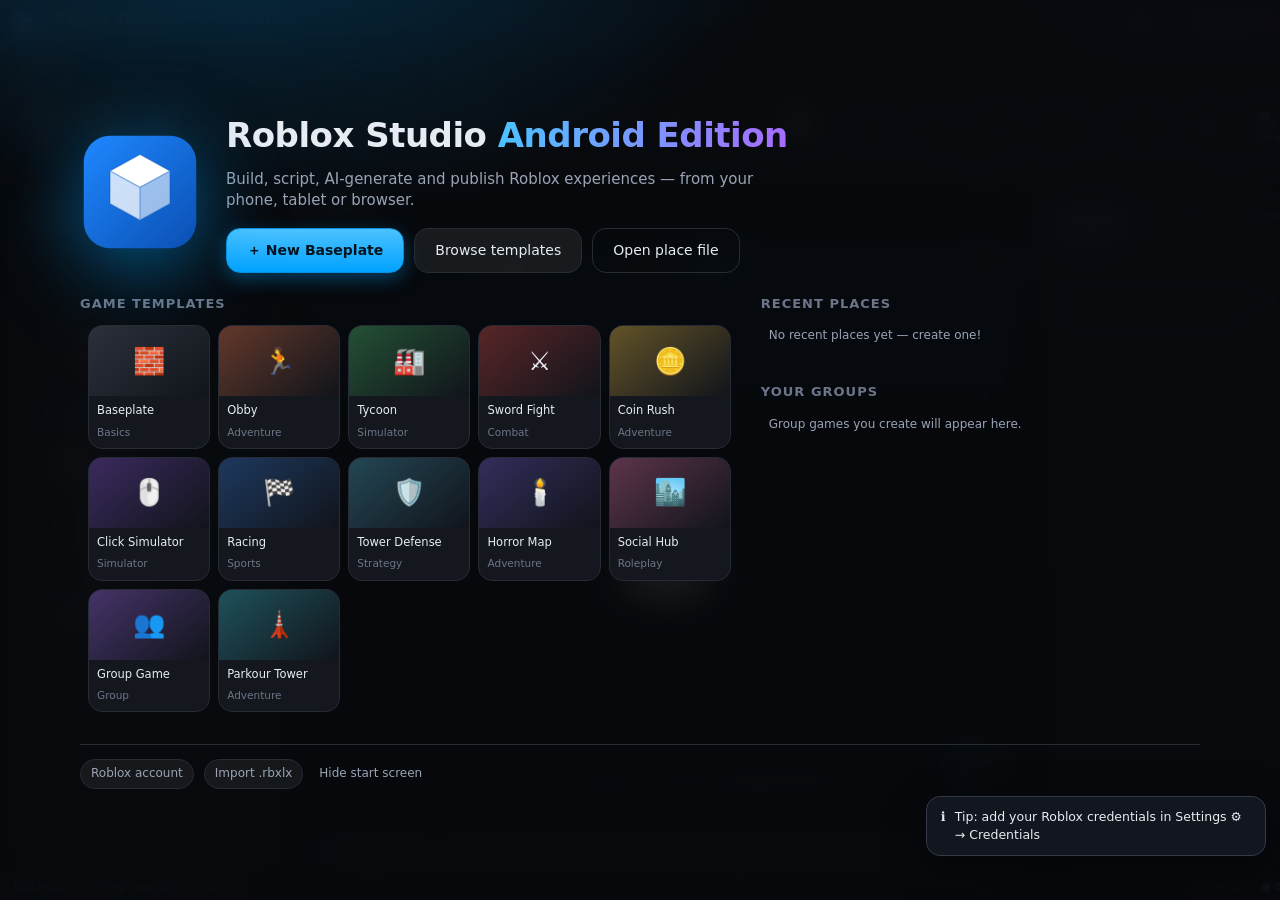
==== docs/index.html @ d5012671 "Roblox Studio Android Edition v1.0.0 - Studio-style editor: 3D viewport, explorer, properties, ribbo" ====
<!DOCTYPE html>
<html lang="en">
<head>
<meta charset="utf-8">
<meta name="viewport" content="width=device-width, initial-scale=1, viewport-fit=cover, user-scalable=no">
<meta name="theme-color" content="#0f1115">
<meta name="description" content="Roblox Studio Android Edition — a full Roblox Studio style editor for Android, web and desktop: 3D viewport, Lua scripting, AI Builder/Coder, Toolbox, templates, group games and publish to Roblox.">
<title>Roblox Studio Android Edition</title>
<link rel="icon" href="assets/icon.svg" type="image/svg+xml">
<link rel="apple-touch-icon" href="assets/apple-touch-icon.png">
<link rel="manifest" href="manifest.webmanifest">
<link rel="stylesheet" href="css/app.css">
</head>
<body>
<div id="app" class="theme-dark">

  <!-- ===== Title bar ===== -->
  <header id="titlebar">
    <div class="tb-left">
      <img class="tb-logo" src="assets/logo.svg" alt="">
      <div class="tb-title">
        <span class="tb-name">Roblox Studio <b>Android Edition</b></span>
        <span class="tb-place" id="tbPlace">Untitled Place</span>
      </div>
      <nav class="tb-menu" id="tbMenu">
        <button data-menu="file">File</button>
        <button data-menu="edit">Edit</button>
        <button data-menu="insert">Insert</button>
        <button data-menu="view">View</button>
        <button data-menu="plugins">Plugins</button>
        <button data-menu="help">Help</button>
      </nav>
    </div>
    <div class="tb-right">
      <button class="chip" id="btnSync" title="Sync / Publish to Roblox"><span class="dot"></span><span id="syncLabel">Local</span></button>
      <button class="chip account" id="btnAccount" title="Roblox account">
        <img id="avatarImg" src="assets/default-avatar.svg" alt="">
        <span id="accountLabel">Sign in</span>
      </button>
      <button class="ico" id="btnSettings" title="Settings">⚙</button>
      <button class="ico" id="btnTheme" title="Toggle light / dark">◐</button>
    </div>
  </header>

  <!-- ===== Ribbon ===== -->
  <nav id="ribbon">
    <div class="rtabs" id="rtabs">
      <button class="rtab active" data-tab="home">Home</button>
      <button class="rtab" data-tab="model">Model</button>
      <button class="rtab" data-tab="ui">UI</button>
      <button class="rtab" data-tab="script">Scripting</button>
      <button class="rtab" data-tab="test">Test</button>
      <button class="rtab" data-tab="view">View</button>
      <button class="rtab" data-tab="plugins">Plugins</button>
      <span class="rtab-spacer"></span>
      <button class="rtab slim" data-tab="help">Help</button>
    </div>
    <div class="rbody" id="rbody"><!-- groups injected --></div>
  </nav>

  <!-- ===== Workspace ===== -->
  <main id="workspace">

    <!-- Left dock -->
    <section id="leftDock" class="dock">
      <div class="dtabs" id="leftTabs">
        <button class="dtab active" data-panel="explorer">Explorer</button>
        <button class="dtab" data-panel="toolbox">Toolbox</button>
        <button class="dtab" data-panel="templates">Games</button>
        <button class="dtab" data-panel="groups">Groups</button>
        <div class="dtabs-tools">
          <button class="ico sm" id="leftCollapse" title="Collapse panel">⟨</button>
        </div>
      </div>
      <div class="dcontent">
        <div class="dpanel active" data-panel="explorer">
          <div class="panel-search"><input id="explorerSearch" placeholder="Filter instances…"></div>
          <div id="explorerTree" class="tree"></div>
          <div class="panel-foot">
            <button class="mini" data-add="Part">+ Part</button>
            <button class="mini" data-add="Script">+ Script</button>
            <button class="mini" data-add="Folder">+ Folder</button>
            <button class="mini danger" id="btnDeleteSel">🗑</button>
          </div>
        </div>

        <div class="dpanel" data-panel="toolbox">
          <div class="panel-search">
            <input id="toolboxSearch" placeholder="Search toolbox…">
          </div>
          <div class="chips" id="toolboxCats"></div>
          <div id="toolboxGrid" class="cardgrid"></div>
          <div class="panel-foot"><span class="muted" id="toolboxNote">Built-in asset library</span></div>
        </div>

        <div class="dpanel" data-panel="templates">
          <div class="panel-search"><input id="templateSearch" placeholder="Search game templates…"></div>
          <div id="templateGrid" class="cardgrid"></div>
        </div>

        <div class="dpanel" data-panel="groups">
          <div class="group-head">
            <div class="group-avatar" id="grpAvatar">G</div>
            <div>
              <div class="group-name" id="grpName">No group selected</div>
              <div class="muted small" id="grpMeta">Sign in to load your groups</div>
            </div>
          </div>
          <div class="chips" id="groupCats"></div>
          <div id="groupList" class="list"></div>
          <div class="panel-foot">
            <button class="mini" id="btnNewGroupGame">+ Group Game</button>
            <button class="mini" id="btnRefreshGroups">↻ Refresh</button>
          </div>
        </div>
      </div>
    </section>

    <!-- Center -->
    <section id="center">
      <div id="viewTabs" class="viewtabs">
        <button class="vtab active" data-doc="place">🏠 Place</button>
      </div>

      <div id="stageWrap">
        <!-- Viewport -->
        <div id="viewport" class="stage active">
          <canvas id="vp"></canvas>
          <div class="vp-toolbar" id="vpToolbar">
            <button class="tbtn active" data-tool="select" title="Select">➤</button>
            <button class="tbtn" data-tool="move" title="Move">✥</button>
            <button class="tbtn" data-tool="rotate" title="Rotate">⟳</button>
            <button class="tbtn" data-tool="scale" title="Scale">⤢</button>
            <span class="tsep"></span>
            <button class="tbtn" data-snap="0">Grid: off</button>
            <span class="tsep"></span>
            <button class="tbtn" id="btnSnapY">↑Y</button>
            <button class="tbtn" id="btnFrame">⌖ Frame</button>
            <button class="tbtn" id="btnGrid">▦ Grid</button>
          </div>
          <div class="vp-badge" id="vpBadge">Editor</div>
          <div class="vp-axis" id="vpAxis"></div>
          <div class="vp-hint" id="vpHint">Drag to orbit · Wheel / pinch to zoom · Tap a part to select</div>
          <!-- Play mode HUD -->
          <div id="playHud" class="play-hud hidden">
            <div class="play-title"><span class="pulse"></span> Play Solo</div>
            <div class="play-stats" id="playStats"></div>
            <button class="btn sm accent" id="btnStopPlay">■ Stop</button>
          </div>
          <!-- Touch controls (play mode) -->
          <div id="touchPad" class="touchpad hidden">
            <div class="tp-base" id="tpBase"><div class="tp-knob" id="tpKnob"></div></div>
            <button class="tp-jump" id="tpJump" type="button">JUMP</button>
          </div>
        </div>

        <!-- Script editor -->
        <div id="scriptStage" class="stage">
          <div class="se-wrap">
            <div class="se-gutter" id="seGutter"></div>
            <div class="se-scroll" id="seScroll">
              <pre class="se-highlight" id="seHighlight" aria-hidden="true"></pre>
              <textarea class="se-input" id="seInput" spellcheck="false" autocomplete="off" autocapitalize="off"></textarea>
            </div>
          </div>
          <div class="se-status" id="seStatus">Lua · Ln 1, Col 1 · UTF-8</div>
        </div>
      </div>

      <!-- Command bar -->
      <div id="commandBar">
        <span class="cb-prefix">&gt;</span>
        <input id="cmdInput" placeholder="Command bar — try: insert part, goto 0,10,0, theme light, publish, ai:make an obby">
        <button class="mini" id="cmdRun">Run</button>
      </div>
    </section>

    <!-- Right dock -->
    <section id="rightDock" class="dock">
      <div class="dtabs" id="rightTabs">
        <button class="dtab active" data-panel="properties">Properties</button>
        <button class="dtab" data-panel="ai">AI Builder</button>
        <button class="dtab" data-panel="output">Output</button>
        <div class="dtabs-tools">
          <button class="ico sm" id="rightCollapse" title="Collapse panel">⟩</button>
        </div>
      </div>
      <div class="dcontent">
        <div class="dpanel active" data-panel="properties">
          <div class="prop-head" id="propHead">No selection</div>
          <div id="propList" class="proplist"></div>
        </div>

        <div class="dpanel" data-panel="ai">
          <div class="ai-head">
            <div class="ai-orb"></div>
            <div>
              <div class="ai-title">AI Builder &amp; Coder</div>
              <div class="muted small" id="aiModeLabel">Offline engine · Lua aware</div>
            </div>
          </div>
          <div class="chips" id="aiQuick">
            <button class="chipbtn" data-ai="Build an obby with lava and checkpoints">Obby</button>
            <button class="chipbtn" data-ai="Write a coin collector script">Coins</button>
            <button class="chipbtn" data-ai="Make a tycoon dropper">Tycoon</button>
            <button class="chipbtn" data-ai="Create a sword fight arena">Arena</button>
            <button class="chipbtn" data-ai="Add a day night cycle">Day/Night</button>
          </div>
          <div id="aiLog" class="ailog"></div>
          <div class="ai-input">
            <textarea id="aiInput" rows="2" placeholder="Describe what to build or which Lua to write…"></textarea>
            <div class="ai-actions">
              <label class="switch"><input type="checkbox" id="aiBuild" checked><span>Build parts</span></label>
              <label class="switch"><input type="checkbox" id="aiScript" checked><span>Write Lua</span></label>
              <button class="btn sm accent" id="btnAiGo">Generate</button>
            </div>
          </div>
        </div>

        <div class="dpanel" data-panel="output">
          <div class="panel-search">
            <input id="outputFilter" placeholder="Filter output…">
            <button class="mini" id="btnClearOutput">Clear</button>
          </div>
          <div id="outputList" class="output"></div>
        </div>
      </div>
    </section>
  </main>

  <!-- ===== Status bar ===== -->
  <footer id="statusbar">
    <span id="stMode" class="st-item">EditMode</span>
    <span id="stSel" class="st-item">1 item selected</span>
    <span id="stPos" class="st-item">0, 0, 0</span>
    <span class="st-spacer"></span>
    <span id="stFps" class="st-item">60 fps</span>
    <span id="stNet" class="st-item">● offline</span>
    <span id="stVer" class="st-item">v1.0.0</span>
  </footer>

  <!-- ===== Start screen ===== -->
  <div id="startScreen" class="overlay">
    <div class="start-inner">
      <div class="start-hero">
        <img class="start-logo" src="assets/logo.svg" alt="">
        <div>
          <h1>Roblox Studio <span>Android Edition</span></h1>
          <p>Build, script, AI-generate and publish Roblox experiences — from your phone, tablet or browser.</p>
          <div class="start-actions">
            <button class="btn accent lg" id="stNew">＋ New Baseplate</button>
            <button class="btn lg" id="stTemplates">Browse templates</button>
            <button class="btn lg ghost" id="stOpen">Open place file</button>
            <input type="file" id="fileOpen" accept=".rbxlx,.xml,.json" hidden>
          </div>
        </div>
      </div>

      <div class="start-cols">
        <section>
          <h2>Game templates</h2>
          <div class="cardgrid" id="startTemplates"></div>
        </section>
        <section>
          <h2>Recent places</h2>
          <div class="list" id="recentList"></div>
          <h2 class="mt">Your groups</h2>
          <div class="list" id="startGroups"></div>
        </section>
      </div>

      <div class="start-foot">
        <button class="mini" id="stAccounts">Roblox account</button>
        <button class="mini" id="stImport">Import .rbxlx</button>
        <button class="muted small" id="stHide">Hide start screen</button>
      </div>
    </div>
  </div>

  <!-- ===== Modal host ===== -->
  <div id="modalHost" class="overlay hidden">
    <div class="modal" id="modalBox">
      <div class="modal-head"><span id="modalTitle">Dialog</span><button class="ico" id="modalClose">✕</button></div>
      <div class="modal-body" id="modalBody"></div>
      <div class="modal-foot" id="modalFoot"></div>
    </div>
  </div>

  <!-- ===== Context menu ===== -->
  <div id="ctxMenu" class="ctx hidden"></div>

  <!-- ===== Toasts ===== -->
  <div id="toasts" class="toasts"></div>

  <div id="dragGhost" class="drag-ghost hidden"></div>
</div>

<script src="js/lua.js"></script>
<script src="js/secrets.js"></script>
<script src="js/config.js"></script>
<script src="js/templates.js"></script>
<script src="js/ai.js"></script>
<script src="js/roblox.js"></script>
<script src="js/engine.js"></script>
<script src="js/ui.js"></script>
<script src="js/main.js"></script>
</body>
</html>
---- docs/css/app.css ----
/* ============================================================
   Roblox Studio Android Edition — UI
   Rounded, Win11-flavoured dark theme
   ============================================================ */
:root{
  --bg:#0f1115; --bg2:#14171d; --bg3:#1a1e26; --panel:#171a21;
  --line:#262b36; --line2:#333a49;
  --txt:#e7ecf3; --txt2:#9aa4b5; --txt3:#6c7688;
  --accent:#00a2ff; --accent2:#4cc2ff; --ok:#2ecc71; --warn:#f1c40f; --err:#ff5f57;
  --r-lg:18px; --r-md:12px; --r-sm:8px;
  --shadow:0 12px 40px rgba(0,0,0,.45);
  --blur:blur(18px);
  --dock:288px; --dockR:330px; --ribbon:96px;
  --mono:"Cascadia Code","Consolas",ui-monospace,Menlo,monospace;
}
.app-theme-light{
  --bg:#eef1f6; --bg2:#f7f9fc; --bg3:#ffffff; --panel:#ffffff;
  --line:#dfe4ec; --line2:#c9d1de;
  --txt:#12161d; --txt2:#546074; --txt3:#7d8797;
  --shadow:0 12px 32px rgba(20,30,50,.16);
}
*{box-sizing:border-box}
html,body{height:100%;margin:0}
body{
  background:
    radial-gradient(1200px 600px at 12% -10%, #10365a 0%, transparent 60%),
    radial-gradient(900px 500px at 110% 10%, #2a1145 0%, transparent 55%),
    var(--bg);
  color:var(--txt);
  font:14px/1.45 "Segoe UI Variable","Segoe UI",system-ui,-apple-system,Roboto,sans-serif;
  overflow:hidden; -webkit-tap-highlight-color:transparent;
}
.app-theme-light body{background:radial-gradient(1000px 600px at 10% -10%,#cfe6ff 0%,transparent 60%),var(--bg)}
#app{display:grid;grid-template-rows:auto auto 1fr auto;height:100dvh;position:relative;overflow:hidden}
button,input,textarea,select{font:inherit;color:inherit}
button{cursor:pointer;border:0;background:none}
::-webkit-scrollbar{width:10px;height:10px}
::-webkit-scrollbar-thumb{background:#2d3442;border-radius:20px;border:3px solid transparent;background-clip:content-box}
::-webkit-scrollbar-thumb:hover{background:#3d475a;background-clip:content-box}
::-webkit-scrollbar-track{background:transparent}
.muted{color:var(--txt2)} .small{font-size:12px} .mt{margin-top:18px}
.hidden{display:none!important}

/* ---------------- Title bar ---------------- */
#titlebar{
  display:flex;align-items:center;justify-content:space-between;gap:10px;
  padding:8px 12px;background:linear-gradient(180deg,rgba(255,255,255,.05),rgba(255,255,255,.02));
  border-bottom:1px solid var(--line);backdrop-filter:var(--blur);
}
.tb-left{display:flex;align-items:center;gap:12px;min-width:0}
.tb-logo{width:30px;height:30px;filter:drop-shadow(0 4px 10px rgba(0,162,255,.5))}
.tb-title{display:flex;flex-direction:column;line-height:1.1;min-width:0}
.tb-name{font-size:14px;font-weight:600;letter-spacing:.2px;white-space:nowrap}
.tb-name b{color:var(--accent2);font-weight:700}
.tb-place{font-size:11px;color:var(--txt3);white-space:nowrap;overflow:hidden;text-overflow:ellipsis;max-width:260px}
.tb-menu{display:flex;gap:2px;margin-left:6px}
.tb-menu button{padding:5px 10px;border-radius:var(--r-sm);font-size:13px;color:var(--txt2)}
.tb-menu button:hover{background:rgba(255,255,255,.07);color:var(--txt)}
.tb-right{display:flex;align-items:center;gap:8px}
.chip{
  display:flex;align-items:center;gap:7px;padding:6px 12px;border-radius:999px;
  background:rgba(255,255,255,.06);border:1px solid var(--line);font-size:12.5px;color:var(--txt2)
}
.chip:hover{background:rgba(255,255,255,.11);color:var(--txt)}
.chip .dot{width:8px;height:8px;border-radius:50%;background:var(--txt3)}
.chip.on .dot{background:var(--ok);box-shadow:0 0 8px var(--ok)}
.chip img{width:22px;height:22px;border-radius:50%;object-fit:cover;background:#2a303c}
.ico{width:32px;height:32px;border-radius:var(--r-sm);color:var(--txt2);font-size:15px}
.ico:hover{background:rgba(255,255,255,.09);color:var(--txt)}
.ico.sm{width:26px;height:26px;font-size:13px}

/* ---------------- Ribbon ---------------- */
#ribbon{background:var(--panel);border-bottom:1px solid var(--line);box-shadow:0 6px 18px rgba(0,0,0,.22)}
.rtabs{display:flex;gap:2px;padding:6px 10px 0;align-items:center}
.rtab{
  padding:7px 15px;border-radius:10px 10px 0 0;font-size:13px;color:var(--txt2);
  border:1px solid transparent;border-bottom:0;position:relative
}
.rtab:hover{color:var(--txt);background:rgba(255,255,255,.05)}
.rtab.active{color:var(--txt);background:var(--bg3);border-color:var(--line);font-weight:600}
.rtab.active::after{content:"";position:absolute;left:12px;right:12px;bottom:-1px;height:2px;background:var(--accent);border-radius:2px}
.rtab-spacer{flex:1}
.rtab.slim{padding:7px 10px}
.rbody{display:flex;gap:6px;padding:8px 10px;overflow-x:auto;background:var(--bg3);border-top:1px solid var(--line);min-height:64px}
.rgroup{display:flex;flex-direction:column;gap:5px;padding:2px 10px 2px 4px;border-right:1px solid var(--line)}
.rgroup:last-child{border-right:0}
.rgroup .rg-items{display:flex;gap:4px}
.rgroup .rg-label{font-size:10px;color:var(--txt3);text-align:center;letter-spacing:.6px;text-transform:uppercase}
.rbtn{
  min-width:56px;padding:6px 8px;border-radius:10px;display:flex;flex-direction:column;align-items:center;gap:3px;
  color:var(--txt2);font-size:11px;border:1px solid transparent
}
.rbtn .ic{font-size:17px;line-height:1}
.rbtn:hover{background:rgba(255,255,255,.07);color:var(--txt);border-color:var(--line)}
.rbtn.active{background:rgba(0,162,255,.16);border-color:rgba(0,162,255,.5);color:#dff2ff}
.rbtn.wide{min-width:78px}

/* ---------------- Workspace ---------------- */
#workspace{display:grid;grid-template-columns:var(--dock) 1fr var(--dockR);gap:8px;padding:8px;min-height:0}
#workspace.left-collapsed{grid-template-columns:0 1fr var(--dockR)}
#workspace.right-collapsed{grid-template-columns:var(--dock) 1fr 0}
#workspace.left-collapsed.right-collapsed{grid-template-columns:0 1fr 0}
.dock{
  background:var(--panel);border:1px solid var(--line);border-radius:var(--r-lg);
  display:flex;flex-direction:column;min-width:0;overflow:hidden;box-shadow:var(--shadow)
}
.dtabs{display:flex;gap:2px;padding:6px 6px 0;background:var(--bg2);border-bottom:1px solid var(--line);align-items:center}
.dtab{padding:7px 11px;font-size:12.5px;color:var(--txt2);border-radius:9px 9px 0 0;border:1px solid transparent;border-bottom:0}
.dtab:hover{color:var(--txt)}
.dtab.active{background:var(--panel);color:var(--txt);border-color:var(--line);font-weight:600;box-shadow:inset 0 -2px 0 var(--accent)}
.dtabs-tools{margin-left:auto;display:flex;padding-right:2px}
.dcontent{position:relative;flex:1;min-height:0}
.dpanel{position:absolute;inset:0;display:none;flex-direction:column;min-height:0}
.dpanel.active{display:flex}
.panel-search{display:flex;gap:6px;padding:8px;align-items:center}
.panel-search input{
  flex:1;background:var(--bg2);border:1px solid var(--line);border-radius:999px;padding:7px 13px;
  font-size:12.5px;outline:none;min-width:0
}
.panel-search input:focus{border-color:var(--accent);box-shadow:0 0 0 3px rgba(0,162,255,.18)}
.panel-foot{display:flex;gap:6px;padding:8px;border-top:1px solid var(--line);background:var(--bg2);flex-wrap:wrap;align-items:center}
.mini{padding:5px 10px;border-radius:999px;background:rgba(255,255,255,.06);border:1px solid var(--line);font-size:12px;color:var(--txt2)}
.mini:hover{background:rgba(255,255,255,.12);color:var(--txt)}
.mini.danger:hover{background:rgba(255,95,87,.2);border-color:var(--err);color:#ffd9d7}
.chips{display:flex;gap:6px;padding:0 8px 8px;flex-wrap:wrap}
.chipbtn{padding:5px 11px;border-radius:999px;font-size:12px;background:rgba(255,255,255,.05);border:1px solid var(--line);color:var(--txt2)}
.chipbtn:hover{border-color:var(--accent);color:var(--txt)}
.chipbtn.active{background:rgba(0,162,255,.18);border-color:var(--accent);color:#dff2ff}

/* Tree */
.tree{flex:1;overflow:auto;padding:4px 6px 10px;font-size:13px}
.tnode{display:flex;align-items:center;gap:6px;padding:4px 6px;border-radius:8px;cursor:pointer;white-space:nowrap;user-select:none}
.tnode:hover{background:rgba(255,255,255,.06)}
.tnode.sel{background:rgba(0,162,255,.22);outline:1px solid rgba(0,162,255,.55)}
.tnode .tw{width:14px;text-align:center;color:var(--txt3);font-size:10px;flex:none}
.tnode .ti{flex:none;font-size:13px;filter:saturate(1.1)}
.tnode .tn{overflow:hidden;text-overflow:ellipsis}
.tnode .tclass{color:var(--txt3);font-size:11px;margin-left:4px}
.tkids{margin-left:14px;border-left:1px dashed var(--line);padding-left:4px}
.tnode.script .tn{color:#8fe6a5}
.tnode.service .tn{color:#9fc6ff}
.tnode.ui .tn{color:#ffcf87}

/* Properties */
.prop-head{padding:9px 12px;font-size:12.5px;border-bottom:1px solid var(--line);color:var(--txt2);background:var(--bg2);white-space:nowrap;overflow:hidden;text-overflow:ellipsis}
.proplist{flex:1;overflow:auto;padding:6px}
.pgroup-title{font-size:11px;text-transform:uppercase;letter-spacing:.7px;color:var(--txt3);padding:10px 6px 4px}
.prow{display:grid;grid-template-columns:42% 58%;gap:6px;align-items:center;padding:3px 4px;border-radius:8px}
.prow:hover{background:rgba(255,255,255,.045)}
.prow .pk{font-size:12px;color:var(--txt2);overflow:hidden;text-overflow:ellipsis;white-space:nowrap}
.prow .pv{min-width:0}
.pv input[type=text],.pv input[type=number],.pv select,.pv textarea{
  width:100%;background:var(--bg2);border:1px solid var(--line);border-radius:8px;padding:5px 8px;font-size:12.5px;outline:none
}
.pv input:focus,.pv select:focus,.pv textarea:focus{border-color:var(--accent)}
.pv input[type=color]{width:100%;height:26px;border:1px solid var(--line);border-radius:8px;background:var(--bg2);padding:2px}
.pv input[type=checkbox]{accent-color:var(--accent);width:16px;height:16px}
.vec{display:flex;gap:4px}
.vec input{min-width:0}

/* Toolbox / template cards */
.cardgrid{display:grid;grid-template-columns:repeat(auto-fill,minmax(112px,1fr));gap:8px;padding:2px 8px 10px;overflow:auto;flex:1;align-content:start}
.card{
  background:var(--bg2);border:1px solid var(--line);border-radius:14px;overflow:hidden;cursor:pointer;
  transition:.16s transform,.16s border-color;position:relative
}
.card:hover{transform:translateY(-3px);border-color:var(--accent);box-shadow:0 10px 24px rgba(0,0,0,.35)}
.card .thumb{height:70px;display:grid;place-items:center;font-size:26px;background:linear-gradient(140deg,#1b2230,#11141b)}
.card .cname{padding:7px 8px;font-size:11.5px;line-height:1.25;white-space:nowrap;overflow:hidden;text-overflow:ellipsis}
.card .cmeta{padding:0 8px 8px;font-size:10.5px;color:var(--txt3)}
.card .badge{position:absolute;top:6px;right:6px;font-size:9.5px;background:rgba(0,162,255,.85);padding:2px 6px;border-radius:999px;color:#00121f;font-weight:700}
.card .badge.group{background:#a86bff;color:#170029}

/* Lists */
.list{flex:1;overflow:auto;padding:4px 8px 10px;min-height:60px}
.li{
  display:flex;gap:10px;align-items:center;padding:9px 10px;border-radius:12px;background:var(--bg2);
  border:1px solid var(--line);margin-bottom:7px;cursor:pointer
}
.li:hover{border-color:var(--accent)}
.li .lav{width:34px;height:34px;border-radius:10px;background:linear-gradient(140deg,#243244,#151a23);display:grid;place-items:center;font-size:16px;flex:none;overflow:hidden}
.li .lmain{min-width:0;flex:1}
.li .lname{font-size:13px;white-space:nowrap;overflow:hidden;text-overflow:ellipsis}
.li .lmeta{font-size:11px;color:var(--txt3);white-space:nowrap;overflow:hidden;text-overflow:ellipsis}
.li .lact{display:flex;gap:5px}
.group-head{display:flex;gap:10px;align-items:center;padding:12px}
.group-avatar{width:44px;height:44px;border-radius:14px;background:linear-gradient(140deg,var(--accent),#7b5cff);display:grid;place-items:center;font-weight:700;font-size:18px}
.group-name{font-weight:600}

/* ---------------- Center ---------------- */
#center{display:flex;flex-direction:column;min-width:0;gap:8px}
.viewtabs{display:flex;gap:4px;overflow-x:auto;padding:2px}
.vtab{
  display:flex;align-items:center;gap:6px;padding:6px 12px;border-radius:999px;font-size:12.5px;
  background:var(--panel);border:1px solid var(--line);color:var(--txt2);white-space:nowrap
}
.vtab.active{color:var(--txt);border-color:var(--accent);background:rgba(0,162,255,.14)}
.vtab.script-tab{color:#8fe6a5}
#stageWrap{position:relative;flex:1;min-height:0;border:1px solid var(--line);border-radius:var(--r-lg);overflow:hidden;background:#0b0d12;box-shadow:var(--shadow)}
.stage{position:absolute;inset:0;display:none}
.stage.active{display:block}
#vp{position:absolute;inset:0;width:100%;height:100%;touch-action:none;cursor:crosshair}
.vp-toolbar{
  position:absolute;top:10px;left:10px;display:flex;gap:4px;align-items:center;padding:6px;border-radius:14px;
  background:rgba(15,18,24,.72);border:1px solid var(--line2);backdrop-filter:var(--blur);flex-wrap:wrap;max-width:calc(100% - 20px)
}
.tbtn{padding:6px 10px;border-radius:9px;font-size:12px;color:var(--txt2);border:1px solid transparent}
.tbtn:hover{background:rgba(255,255,255,.09);color:var(--txt)}
.tbtn.active{background:rgba(0,162,255,.22);border-color:rgba(0,162,255,.6);color:#dff2ff}
.tsep{width:1px;height:20px;background:var(--line2);margin:0 3px}
.vp-badge{
  position:absolute;top:10px;right:10px;font-size:11px;padding:5px 11px;border-radius:999px;
  background:rgba(15,18,24,.72);border:1px solid var(--line2);color:var(--txt2);letter-spacing:.5px
}
.vp-badge.play{background:rgba(46,204,113,.22);border-color:var(--ok);color:#b8ffd0}
.vp-axis{position:absolute;right:14px;bottom:14px;width:74px;height:74px;opacity:.9;pointer-events:none}
.vp-hint{position:absolute;left:50%;bottom:12px;transform:translateX(-50%);font-size:11.5px;color:var(--txt3);
  background:rgba(15,18,24,.6);padding:5px 12px;border-radius:999px;border:1px solid var(--line);pointer-events:none;transition:.4s opacity}
.play-hud{
  position:absolute;left:12px;top:64px;display:flex;gap:10px;align-items:center;padding:8px 12px;border-radius:14px;
  background:rgba(10,26,16,.82);border:1px solid rgba(46,204,113,.5);backdrop-filter:var(--blur)
}
.play-title{font-size:12.5px;color:#b8ffd0;display:flex;gap:7px;align-items:center}
.pulse{width:8px;height:8px;border-radius:50%;background:var(--ok);animation:pulse 1.1s infinite}
@keyframes pulse{0%,100%{box-shadow:0 0 0 0 rgba(46,204,113,.7)}50%{box-shadow:0 0 0 7px rgba(46,204,113,0)}}
.play-stats{font-size:11px;color:#8fd8a8}

/* Script editor */
#scriptStage{background:#0d1017}
.se-wrap{position:absolute;inset:0 0 26px 0;display:flex}
.se-gutter{
  width:52px;overflow:hidden;background:#0b0e14;border-right:1px solid var(--line);
  padding:10px 8px 10px 0;text-align:right;font:12.5px/1.55 var(--mono);color:#4a5468;user-select:none;white-space:pre
}
.se-scroll{position:relative;flex:1;overflow:auto}
.se-highlight,.se-input{
  margin:0;padding:10px 14px;font:12.5px/1.55 var(--mono);white-space:pre;tab-size:4;
  border:0;min-height:100%;min-width:100%;box-sizing:border-box
}
.se-highlight{position:absolute;inset:0;pointer-events:none;color:#cdd6e4}
.se-input{
  position:absolute;inset:0;background:transparent;color:transparent;caret-color:#fff;resize:none;outline:none;overflow:hidden
}
.se-input::selection{background:rgba(0,162,255,.4);color:transparent}
.tk-kw{color:#ff8ad8} .tk-str{color:#9ee493} .tk-num{color:#ffcb6b}
.tk-com{color:#5d6a80;font-style:italic} .tk-fn{color:#82aaff} .tk-op{color:#7fd6ff}
.tk-global{color:#c792ea}
.se-status{
  position:absolute;left:0;right:0;bottom:0;height:26px;display:flex;align-items:center;gap:14px;padding:0 12px;
  font-size:11.5px;color:var(--txt3);background:var(--bg2);border-top:1px solid var(--line)
}
/* Output */
.output{flex:1;overflow:auto;padding:6px 8px 10px;font:12px/1.5 var(--mono)}
.oline{display:flex;gap:8px;padding:3px 6px;border-radius:7px;white-space:pre-wrap;word-break:break-word}
.oline:hover{background:rgba(255,255,255,.045)}
.oline .ts{color:#4d576b;flex:none}
.oline.info .msg{color:#b9c4d6} .oline.log .msg{color:#9ee493}
.oline.warn .msg{color:#ffd479} .oline.err .msg{color:#ff8a80}
.oline.ai .msg{color:#c7a8ff}
.oline.sys .msg{color:#7fc7ff}
/* Command bar */
#commandBar{display:flex;gap:8px;align-items:center;background:var(--panel);border:1px solid var(--line);border-radius:999px;padding:5px 8px 5px 14px}
.cb-prefix{color:var(--accent);font-weight:700}
#cmdInput{flex:1;background:none;border:0;outline:none;font:12.5px var(--mono);min-width:0}
#statusbar{display:flex;gap:14px;align-items:center;padding:5px 14px;font-size:11.5px;color:var(--txt2);background:var(--bg2);border-top:1px solid var(--line)}
.st-spacer{flex:1}
.st-item{white-space:nowrap}

/* ---------------- AI panel ---------------- */
.ai-head{display:flex;gap:10px;align-items:center;padding:12px 12px 6px}
.ai-orb{width:30px;height:30px;border-radius:50%;background:conic-gradient(from 0deg,#00a2ff,#a86bff,#ff6ec7,#00a2ff);animation:spin 6s linear infinite;box-shadow:0 0 18px rgba(120,90,255,.6)}
@keyframes spin{to{transform:rotate(360deg)}}
.ai-title{font-weight:600;font-size:13.5px}
.ailog{flex:1;overflow:auto;padding:6px 10px;display:flex;flex-direction:column;gap:8px}
.bub{max-width:96%;padding:8px 11px;border-radius:14px;font-size:12.5px;line-height:1.5;border:1px solid var(--line);background:var(--bg2)}
.bub.me{align-self:flex-end;background:rgba(0,162,255,.16);border-color:rgba(0,162,255,.4);border-bottom-right-radius:5px}
.bub.ai{align-self:flex-start;border-bottom-left-radius:5px}
.bub pre{margin:6px 0 0;padding:8px;border-radius:10px;background:#0b0e14;overflow:auto;max-height:200px;font:11.5px/1.5 var(--mono);color:#9ee493;user-select:text}
.bub .acts{display:flex;gap:6px;margin-top:7px;flex-wrap:wrap}
.ai-input{border-top:1px solid var(--line);padding:9px;background:var(--bg2)}
.ai-input textarea{
  width:100%;background:var(--bg);border:1px solid var(--line);border-radius:12px;padding:8px 10px;resize:none;
  outline:none;font-size:12.5px;min-height:52px
}
.ai-input textarea:focus{border-color:var(--accent)}
.ai-actions{display:flex;gap:8px;align-items:center;margin-top:7px;flex-wrap:wrap}
.switch{display:flex;gap:5px;align-items:center;font-size:11.5px;color:var(--txt2);cursor:pointer}
.switch input{accent-color:var(--accent)}

/* ---------------- Buttons ---------------- */
.btn{
  padding:8px 16px;border-radius:12px;background:rgba(255,255,255,.07);border:1px solid var(--line);
  color:var(--txt);font-size:13px;transition:.15s
}
.btn:hover{background:rgba(255,255,255,.13);transform:translateY(-1px)}
.btn.accent{background:linear-gradient(180deg,var(--accent2),var(--accent));border-color:#0b8ede;color:#00131f;font-weight:600;box-shadow:0 6px 18px rgba(0,162,255,.35)}
.btn.accent:hover{filter:brightness(1.08)}
.btn.ghost{background:transparent}
.btn.lg{padding:11px 20px;border-radius:14px;font-size:14px}
.btn.sm{padding:6px 12px;font-size:12px;border-radius:10px}
.btn.danger{background:rgba(255,95,87,.16);border-color:rgba(255,95,87,.5);color:#ffd9d7}
.btn:disabled{opacity:.5;cursor:not-allowed}

/* ---------------- Overlays ---------------- */
.overlay{position:absolute;inset:0;z-index:60;background:rgba(6,8,12,.72);backdrop-filter:blur(16px);display:grid;place-items:center;padding:18px;overflow:auto}
#startScreen{background:radial-gradient(900px 500px at 20% -10%,rgba(0,162,255,.22),transparent 60%),rgba(6,8,12,.9)}
.start-inner{width:min(1120px,100%);display:flex;flex-direction:column;gap:22px}
.start-hero{display:flex;gap:26px;align-items:center;flex-wrap:wrap}
.start-logo{width:120px;height:120px;filter:drop-shadow(0 16px 40px rgba(0,162,255,.55))}
.start-hero h1{margin:0;font-size:34px;letter-spacing:-.5px}
.start-hero h1 span{background:linear-gradient(90deg,var(--accent2),#a86bff);-webkit-background-clip:text;background-clip:text;color:transparent}
.start-hero p{margin:8px 0 16px;color:var(--txt2);max-width:560px;font-size:15px}
.start-actions{display:flex;gap:10px;flex-wrap:wrap}
.start-cols{display:grid;grid-template-columns:1.5fr 1fr;gap:22px}
.start-cols h2{font-size:13px;text-transform:uppercase;letter-spacing:1px;color:var(--txt3);margin:0 0 10px}
.start-foot{display:flex;gap:10px;align-items:center;flex-wrap:wrap;border-top:1px solid var(--line);padding-top:14px}
@media(max-width:820px){.start-cols{grid-template-columns:1fr}.start-logo{width:84px;height:84px}.start-hero h1{font-size:26px}}

.modal{width:min(720px,100%);background:var(--panel);border:1px solid var(--line2);border-radius:18px;box-shadow:var(--shadow);overflow:hidden;display:flex;flex-direction:column;max-height:88vh;animation:pop .18s ease}
@keyframes pop{from{transform:scale(.96) translateY(8px);opacity:0}to{transform:none;opacity:1}}
.modal-head{display:flex;justify-content:space-between;align-items:center;padding:13px 16px;border-bottom:1px solid var(--line);font-weight:600;background:var(--bg2)}
.modal-body{padding:16px;overflow:auto;display:flex;flex-direction:column;gap:12px}
.modal-foot{display:flex;gap:8px;justify-content:flex-end;padding:12px 16px;border-top:1px solid var(--line);background:var(--bg2);flex-wrap:wrap}
.field{display:flex;flex-direction:column;gap:5px}
.field label{font-size:12px;color:var(--txt2)}
.field input,.field select,.field textarea{
  background:var(--bg2);border:1px solid var(--line);border-radius:10px;padding:9px 11px;outline:none;font-size:13px
}
.field input:focus,.field textarea:focus{border-color:var(--accent);box-shadow:0 0 0 3px rgba(0,162,255,.16)}
.grid2{display:grid;grid-template-columns:1fr 1fr;gap:12px}
.note{font-size:12px;color:var(--txt2);background:rgba(0,162,255,.1);border:1px solid rgba(0,162,255,.3);padding:9px 11px;border-radius:10px}
.note.warn{background:rgba(241,196,15,.1);border-color:rgba(241,196,15,.35)}
.note.ok{background:rgba(46,204,113,.1);border-color:rgba(46,204,113,.35)}

.ctx{position:absolute;z-index:80;min-width:190px;background:var(--panel);border:1px solid var(--line2);border-radius:12px;padding:5px;box-shadow:var(--shadow);animation:pop .12s ease}
.ctx button{display:flex;width:100%;gap:9px;align-items:center;padding:8px 11px;border-radius:8px;font-size:12.5px;color:var(--txt)}
.ctx button:hover{background:rgba(0,162,255,.18)}
.ctx .sep{height:1px;background:var(--line);margin:4px 6px}
.ctx .danger:hover{background:rgba(255,95,87,.2)}

.toasts{position:absolute;right:14px;bottom:44px;z-index:90;display:flex;flex-direction:column;gap:8px;pointer-events:none}
.toast{
  min-width:230px;max-width:340px;padding:11px 14px;border-radius:14px;background:rgba(20,24,32,.95);
  border:1px solid var(--line2);box-shadow:var(--shadow);font-size:12.5px;display:flex;gap:9px;align-items:flex-start;
  animation:slideIn .22s ease;backdrop-filter:var(--blur)
}
.toast.ok{border-color:rgba(46,204,113,.5)} .toast.err{border-color:rgba(255,95,87,.55)} .toast.warn{border-color:rgba(241,196,15,.5)}
@keyframes slideIn{from{transform:translateX(40px);opacity:0}to{transform:none;opacity:1}}
.drag-ghost{position:absolute;z-index:70;padding:6px 12px;border-radius:999px;background:rgba(0,162,255,.9);color:#00131f;font-size:12px;font-weight:600;pointer-events:none}

/* ---------------- Touch controls (play mode) ---------------- */
.touchpad{position:absolute;inset:0;z-index:30;pointer-events:none}
.touchpad.hidden{display:none}
.tp-base{
  position:absolute;left:26px;bottom:34px;width:132px;height:132px;border-radius:50%;
  background:rgba(15,18,24,.5);border:2px solid rgba(255,255,255,.22);
  backdrop-filter:var(--blur);pointer-events:auto;touch-action:none
}
.tp-knob{
  position:absolute;left:50%;top:50%;width:56px;height:56px;margin:-28px 0 0 -28px;border-radius:50%;
  background:rgba(255,255,255,.88);border:2px solid rgba(0,162,255,.7);
  box-shadow:0 4px 14px rgba(0,0,0,.45);transition:transform .05s linear
}
.tp-jump{
  position:absolute;right:26px;bottom:44px;width:96px;height:96px;border-radius:50%;
  background:rgba(0,162,255,.32);border:2px solid rgba(0,162,255,.75);color:#dff2ff;
  font:700 14px/1 system-ui,-apple-system,"Segoe UI",sans-serif;letter-spacing:1px;
  pointer-events:auto;touch-action:none;box-shadow:0 6px 18px rgba(0,0,0,.4)
}
.tp-jump:active{background:rgba(0,162,255,.6);transform:scale(.96)}
@media(hover:hover) and (pointer:fine){.touchpad{display:none!important}}

/* responsive */
@media(max-width:1100px){
  #workspace{grid-template-columns:0 1fr 0}
  #workspace.mobile-left{grid-template-columns:min(86vw,320px) 1fr 0}
  #workspace.mobile-right{grid-template-columns:0 1fr min(86vw,340px)}
  #leftDock,#rightDock{position:absolute;top:0;bottom:0;z-index:40;transition:.2s transform}
  #leftDock{left:0;transform:translateX(-104%)}
  #rightDock{right:0;transform:translateX(104%)}
  #workspace.mobile-left #leftDock{transform:none}
  #workspace.mobile-right #rightDock{transform:none}
  .tb-menu{display:none}
}
@media(max-width:700px){
  #ribbon .rbody{min-height:56px}
  .tb-place{max-width:120px}
  .chip span{display:none}
  .chip.account span{display:inline}
}
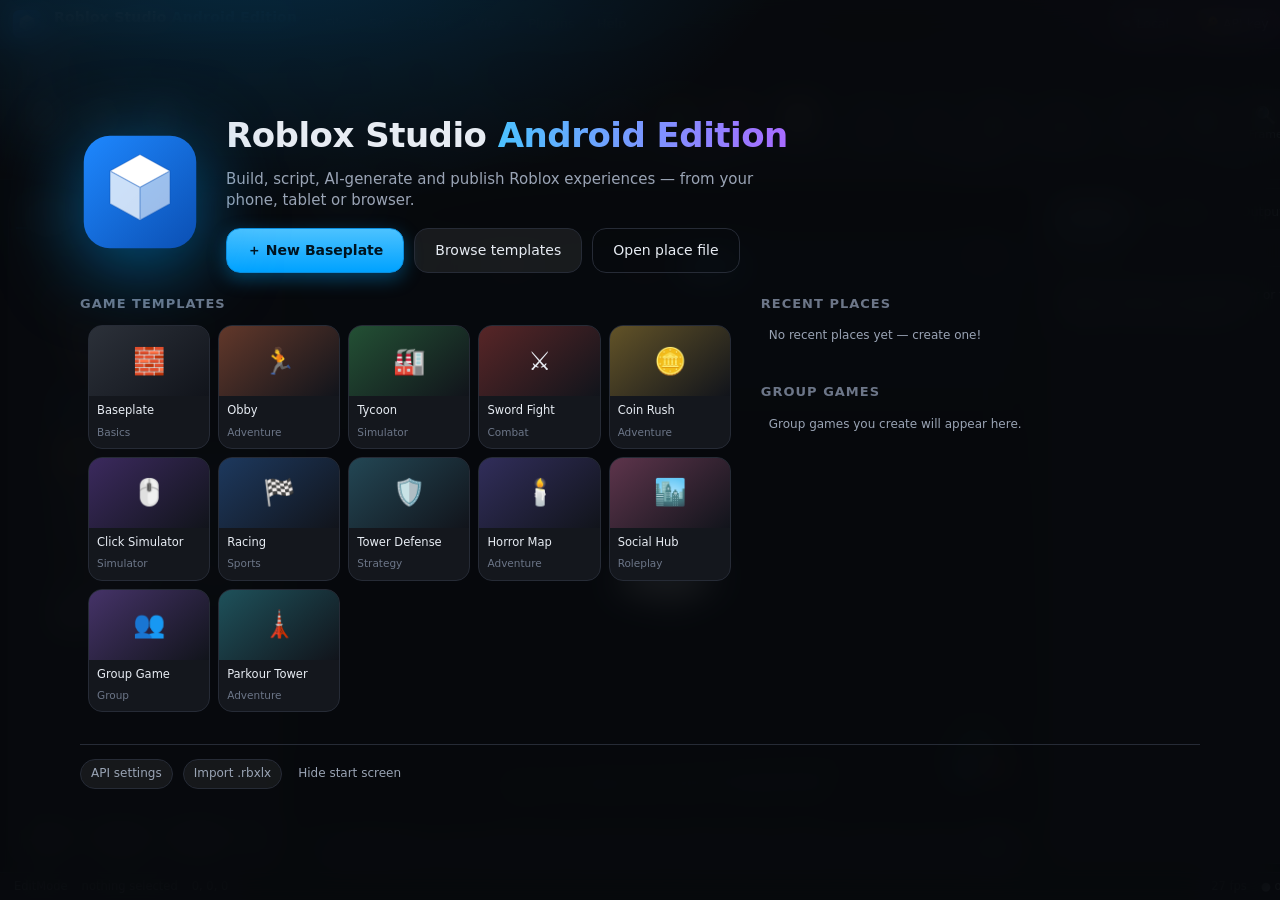
==== commit 5ec3281e: "Remove OAuth sign-in, API-key only publishing, persistent DataStores" ====
--- a/docs/index.html
+++ b/docs/index.html
@@ -33,9 +33,8 @@
     </div>
     <div class="tb-right">
       <button class="chip" id="btnSync" title="Sync / Publish to Roblox"><span class="dot"></span><span id="syncLabel">Local</span></button>
-      <button class="chip account" id="btnAccount" title="Roblox account">
-        <img id="avatarImg" src="assets/default-avatar.svg" alt="">
-        <span id="accountLabel">Sign in</span>
+      <button class="chip account" id="btnAccount" title="Credentials / Open Cloud API key">
+        <span id="accountLabel">🔑 API key</span>
       </button>
       <button class="ico" id="btnSettings" title="Settings">⚙</button>
       <button class="ico" id="btnTheme" title="Toggle light / dark">◐</button>
@@ -103,7 +102,7 @@
             <div class="group-avatar" id="grpAvatar">G</div>
             <div>
               <div class="group-name" id="grpName">No group selected</div>
-              <div class="muted small" id="grpMeta">Sign in to load your groups</div>
+              <div class="muted small" id="grpMeta">Local group games</div>
             </div>
           </div>
           <div class="chips" id="groupCats"></div>
@@ -264,13 +263,13 @@
         <section>
           <h2>Recent places</h2>
           <div class="list" id="recentList"></div>
-          <h2 class="mt">Your groups</h2>
+          <h2 class="mt">Group games</h2>
           <div class="list" id="startGroups"></div>
         </section>
       </div>
 
       <div class="start-foot">
-        <button class="mini" id="stAccounts">Roblox account</button>
+        <button class="mini" id="stAccounts">API settings</button>
         <button class="mini" id="stImport">Import .rbxlx</button>
         <button class="muted small" id="stHide">Hide start screen</button>
       </div>
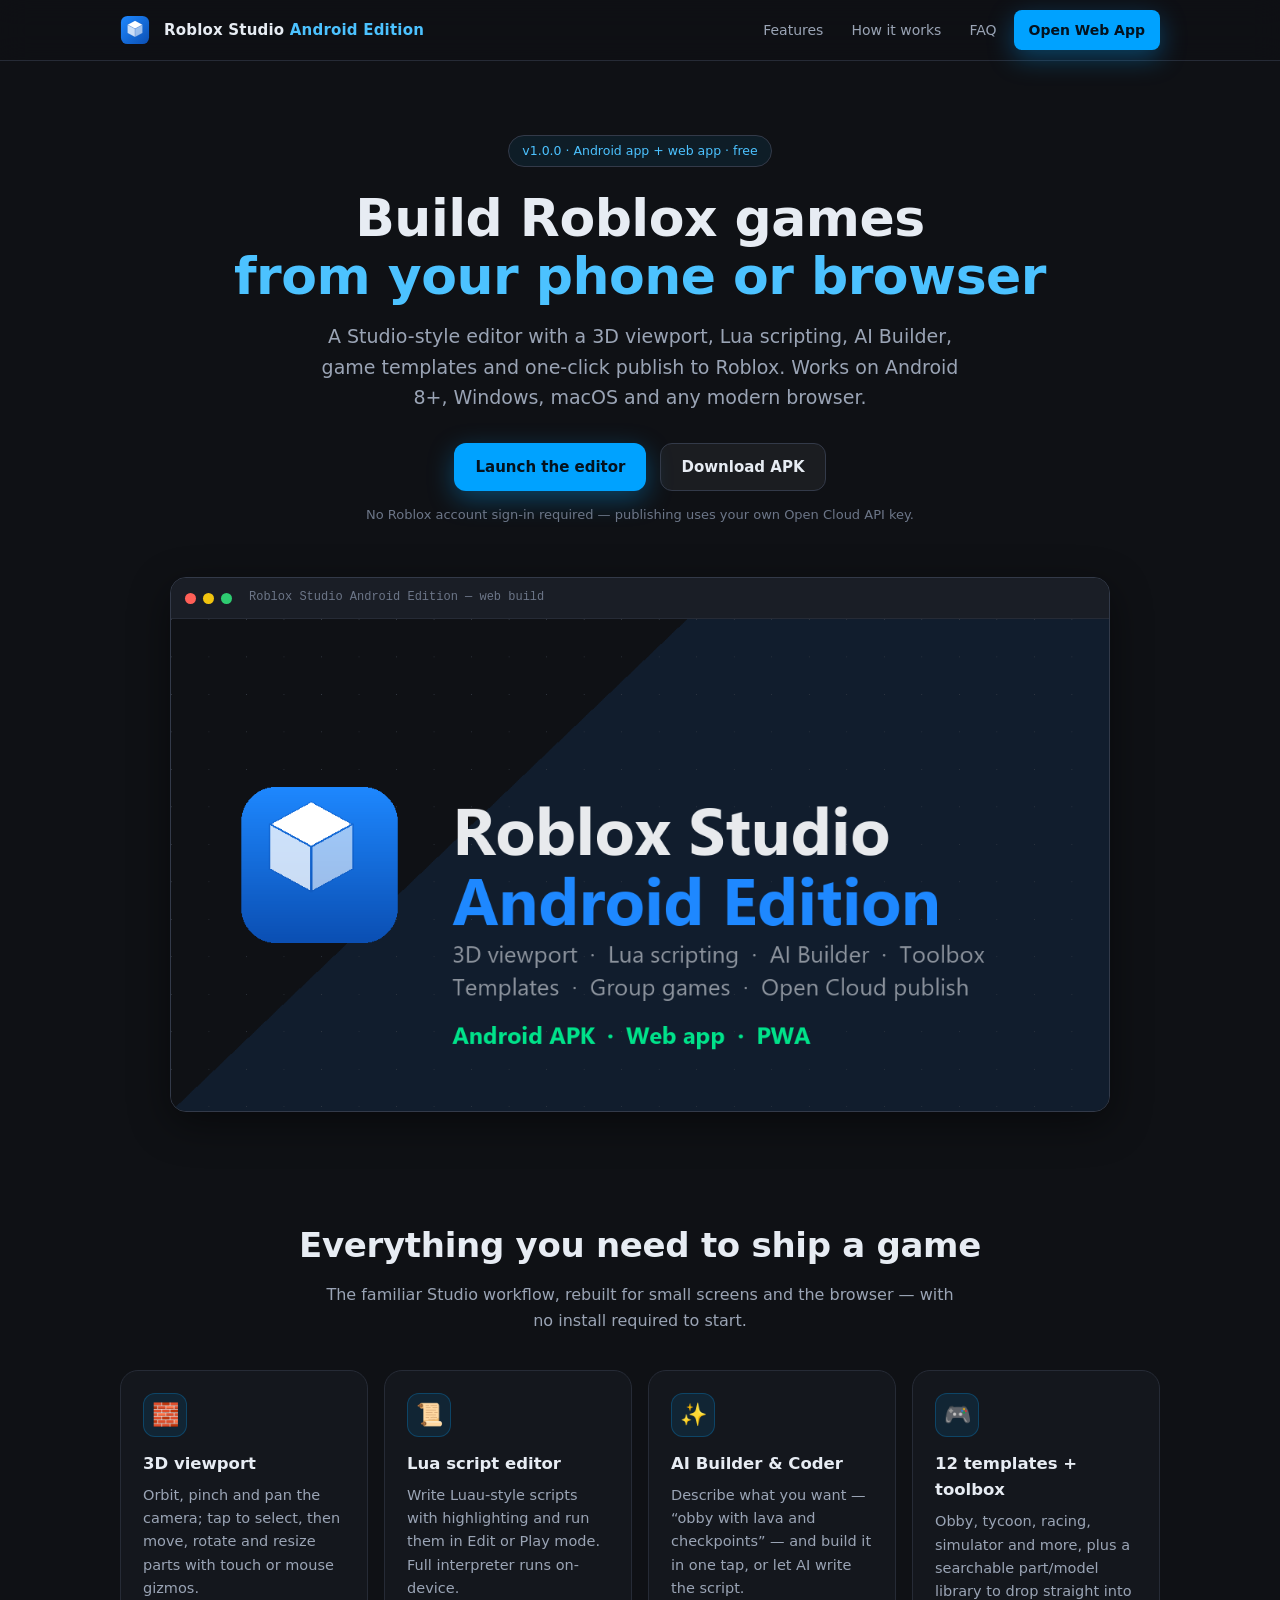
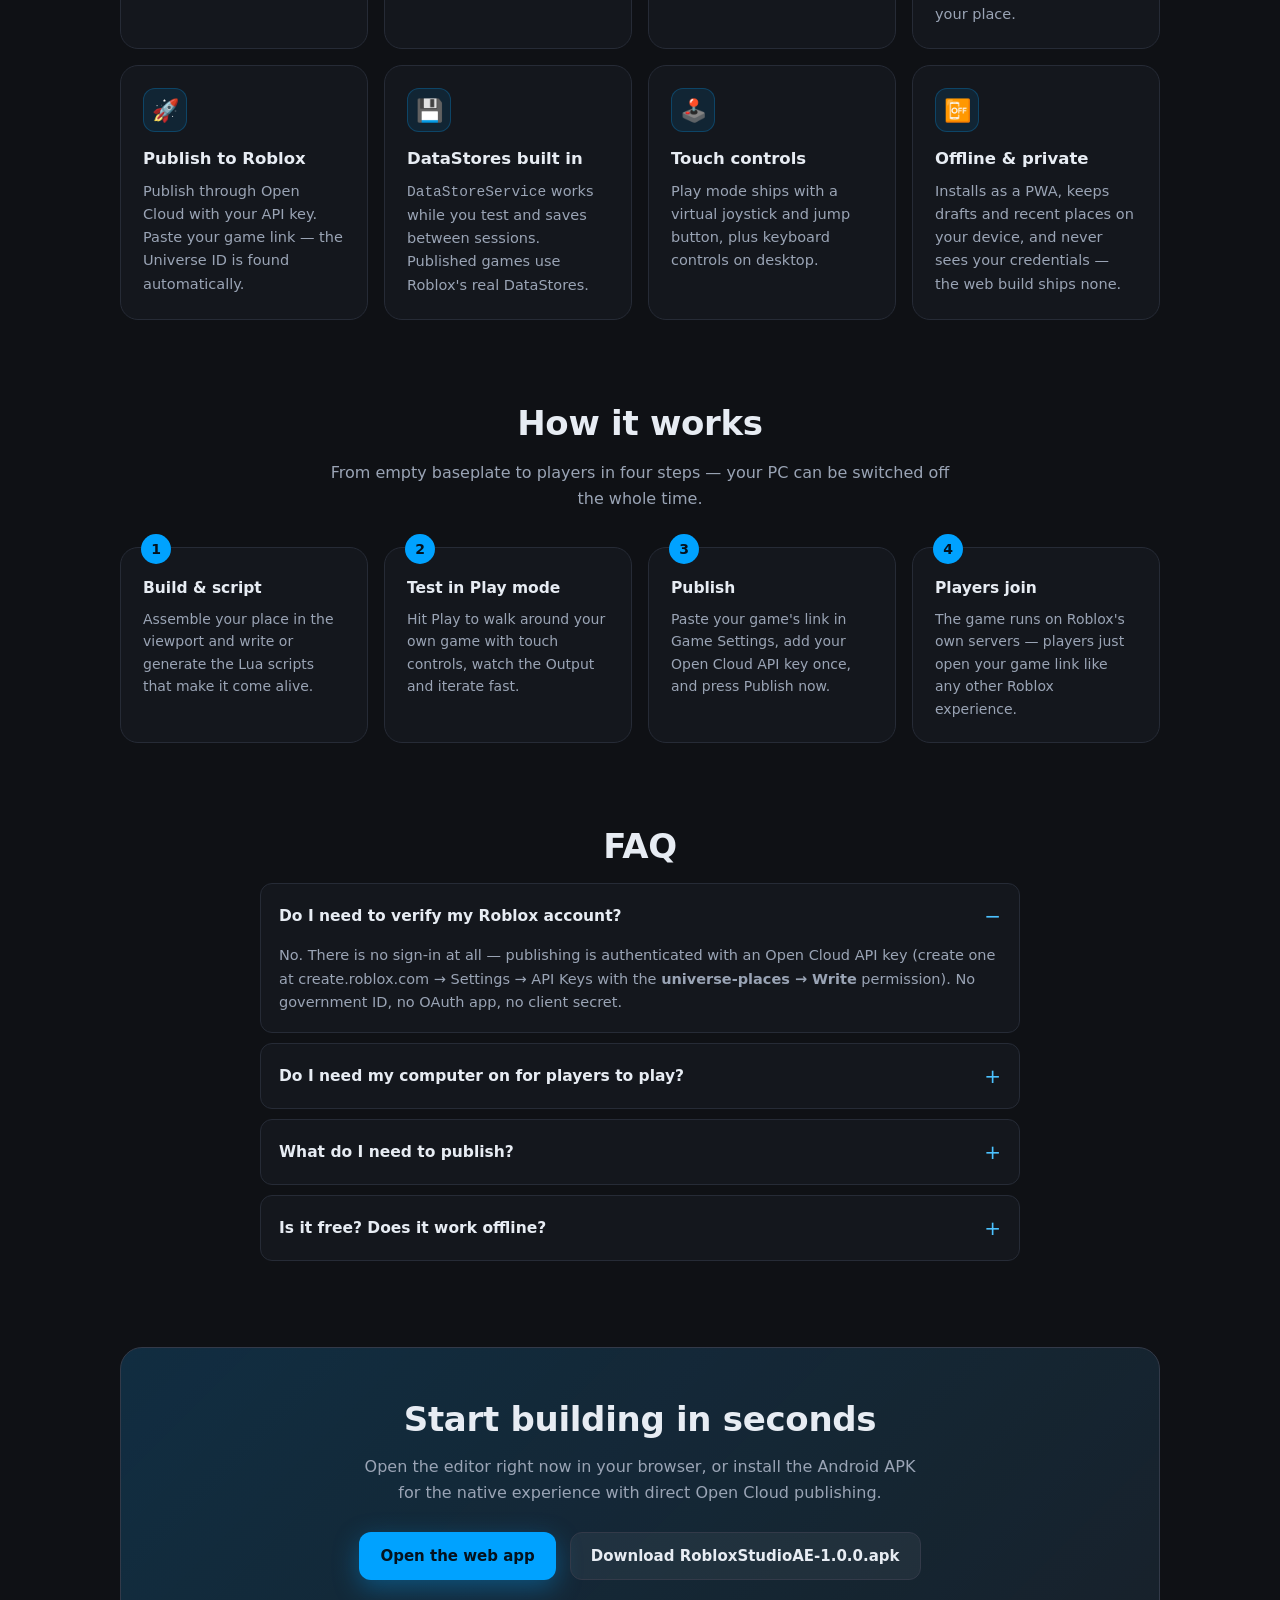
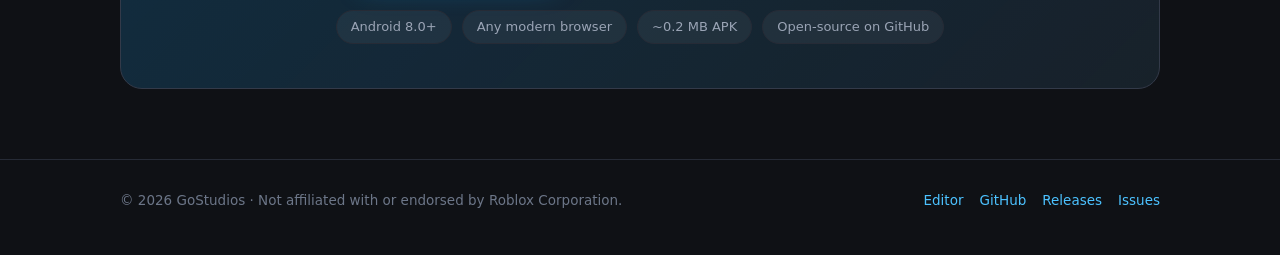
==== commit 6dce0277: "Add landing website, move editor to /app/, add wiring+asset checks" ====
--- a/docs/index.html
+++ b/docs/index.html
@@ -2,306 +2,220 @@
 <html lang="en">
 <head>
 <meta charset="utf-8">
-<meta name="viewport" content="width=device-width, initial-scale=1, viewport-fit=cover, user-scalable=no">
+<meta name="viewport" content="width=device-width, initial-scale=1">
+<title>Roblox Studio Android Edition — build Roblox games on Android &amp; any browser</title>
+<meta name="description" content="A Studio-style game editor for Android, Windows, macOS and the browser: 3D viewport, Lua scripting, AI Builder, 12 templates and one-click publish to Roblox via Open Cloud.">
+<meta property="og:title" content="Roblox Studio Android Edition">
+<meta property="og:description" content="Build, script and publish Roblox games from your phone or browser. No Roblox account sign-in needed.">
+<meta property="og:image" content="https://gostudios-real.github.io/Roblox-Studio-Android-Edition/app/assets/og.png">
 <meta name="theme-color" content="#0f1115">
-<meta name="description" content="Roblox Studio Android Edition — a full Roblox Studio style editor for Android, web and desktop: 3D viewport, Lua scripting, AI Builder/Coder, Toolbox, templates, group games and publish to Roblox.">
-<title>Roblox Studio Android Edition</title>
-<link rel="icon" href="assets/icon.svg" type="image/svg+xml">
-<link rel="apple-touch-icon" href="assets/apple-touch-icon.png">
-<link rel="manifest" href="manifest.webmanifest">
-<link rel="stylesheet" href="css/app.css">
+<link rel="icon" href="app/assets/favicon-32.png" sizes="32x32">
+<link rel="icon" href="app/assets/icon.svg" type="image/svg+xml">
+<style>
+:root{
+  --bg:#0f1115; --bg2:#14171d; --bg3:#1a1e26;
+  --line:#262b36; --line2:#333a49;
+  --txt:#e7ecf3; --txt2:#9aa4b5; --txt3:#6c7688;
+  --accent:#00a2ff; --accent2:#4cc2ff; --ok:#2ecc71;
+  --r-lg:18px; --r-md:12px; --r-sm:8px;
+  --shadow:0 12px 40px rgba(0,0,0,.45);
+}
+*{box-sizing:border-box}
+html{scroll-behavior:smooth}
+body{
+  margin:0;background:
+    radial-gradient(900px 500px at 85% -10%,rgba(0,162,255,.14),transparent 60%),
+    radial-gradient(700px 500px at 5% 110%,rgba(76,194,255,.08),transparent 60%),
+    var(--bg);
+  color:var(--txt);
+  font:16px/1.6 system-ui,-apple-system,"Segoe UI",Roboto,sans-serif;
+  -webkit-font-smoothing:antialiased;
+}
+a{color:var(--accent2);text-decoration:none}
+a:hover{text-decoration:underline}
+.wrap{max-width:1080px;margin:0 auto;padding:0 20px}
+
+/* header */
+header{position:sticky;top:0;z-index:50;background:rgba(15,17,21,.82);backdrop-filter:blur(14px);border-bottom:1px solid var(--line)}
+.hd{display:flex;align-items:center;gap:14px;height:60px}
+.hd img{width:30px;height:30px}
+.hd b{font-size:15px;letter-spacing:.2px}
+.hd b span{color:var(--accent2)}
+.hd nav{margin-left:auto;display:flex;gap:6px;align-items:center}
+.hd nav a{color:var(--txt2);font-size:14px;padding:7px 11px;border-radius:var(--r-sm)}
+.hd nav a:hover{background:rgba(255,255,255,.06);color:var(--txt);text-decoration:none}
+.btn{display:inline-flex;align-items:center;gap:8px;padding:11px 20px;border-radius:var(--r-md);font-size:15px;font-weight:600;border:1px solid transparent;cursor:pointer;transition:.15s;white-space:nowrap}
+.btn:hover{text-decoration:none;transform:translateY(-1px)}
+.btn.primary{background:var(--accent);color:#04121e;box-shadow:0 8px 26px rgba(0,162,255,.35)}
+.btn.primary:hover{background:var(--accent2)}
+.btn.ghost{background:rgba(255,255,255,.05);border-color:var(--line2);color:var(--txt)}
+.btn.ghost:hover{background:rgba(255,255,255,.1)}
+.btn.sm{padding:8px 14px;font-size:14px}
+
+/* hero */
+.hero{padding:74px 0 40px;text-align:center}
+.badge{display:inline-block;font-size:12.5px;color:var(--accent2);border:1px solid var(--line2);background:rgba(0,162,255,.08);padding:5px 13px;border-radius:999px;margin-bottom:22px}
+.hero h1{font-size:clamp(30px,5.4vw,52px);line-height:1.12;margin:0 0 16px;letter-spacing:-.5px}
+.hero h1 em{font-style:normal;color:var(--accent2)}
+.hero p.sub{font-size:clamp(16px,2.2vw,19px);color:var(--txt2);max-width:660px;margin:0 auto 30px}
+.cta{display:flex;gap:14px;justify-content:center;flex-wrap:wrap}
+.cta-note{margin-top:14px;font-size:13px;color:var(--txt3)}
+
+/* shot */
+.shot{margin:52px auto 0;max-width:940px;border:1px solid var(--line2);border-radius:16px;overflow:hidden;box-shadow:var(--shadow);background:var(--bg2)}
+.shot .bar{display:flex;gap:7px;align-items:center;padding:10px 14px;border-bottom:1px solid var(--line);background:var(--bg3)}
+.shot .bar i{width:11px;height:11px;border-radius:50%;background:#3a4150;display:inline-block}
+.shot .bar i:nth-child(1){background:#ff5f57}.shot .bar i:nth-child(2){background:#f1c40f}.shot .bar i:nth-child(3){background:#2ecc71}
+.shot .bar span{margin-left:10px;font-size:12px;color:var(--txt3);font-family:ui-monospace,Consolas,monospace}
+.shot img{display:block;width:100%}
+
+/* sections */
+section{padding:66px 0 10px}
+h2{font-size:clamp(24px,3.4vw,34px);text-align:center;margin:0 0 10px;letter-spacing:-.3px}
+.lead{text-align:center;color:var(--txt2);max-width:640px;margin:0 auto 36px}
+.grid{display:grid;grid-template-columns:repeat(auto-fit,minmax(240px,1fr));gap:16px}
+.card{background:var(--bg2);border:1px solid var(--line);border-radius:var(--r-lg);padding:22px}
+.card .ic{font-size:22px;width:44px;height:44px;display:flex;align-items:center;justify-content:center;background:rgba(0,162,255,.1);border:1px solid rgba(0,162,255,.25);border-radius:var(--r-md);margin-bottom:14px}
+.card h3{margin:0 0 7px;font-size:16.5px}
+.card p{margin:0;font-size:14.5px;color:var(--txt2)}
+
+/* steps */
+.steps{display:grid;grid-template-columns:repeat(auto-fit,minmax(210px,1fr));gap:16px;counter-reset:step}
+.step{background:var(--bg2);border:1px solid var(--line);border-radius:var(--r-lg);padding:22px;position:relative}
+.step::before{counter-increment:step;content:counter(step);position:absolute;top:-14px;left:20px;width:30px;height:30px;border-radius:50%;background:var(--accent);color:#04121e;font-weight:700;font-size:14px;display:flex;align-items:center;justify-content:center}
+.step h3{margin:6px 0 7px;font-size:15.5px}
+.step p{margin:0;font-size:14px;color:var(--txt2)}
+
+/* faq */
+.faq{max-width:760px;margin:0 auto}
+.faq details{background:var(--bg2);border:1px solid var(--line);border-radius:var(--r-md);padding:16px 18px;margin-bottom:10px}
+.faq summary{cursor:pointer;font-weight:600;font-size:15.5px;list-style:none;display:flex;justify-content:space-between;align-items:center}
+.faq summary::after{content:"+";color:var(--accent2);font-size:20px;font-weight:400}
+.faq details[open] summary::after{content:"−"}
+.faq p{margin:12px 0 2px;color:var(--txt2);font-size:14.5px}
+
+/* dl band */
+.band{margin-top:66px;background:linear-gradient(135deg,rgba(0,162,255,.16),rgba(76,194,255,.06)),var(--bg2);border:1px solid var(--line2);border-radius:22px;padding:44px 30px;text-align:center}
+.band h2{margin-bottom:8px}
+.band p{color:var(--txt2);margin:0 auto 26px;max-width:560px}
+.specs{display:flex;gap:10px;justify-content:center;flex-wrap:wrap;margin-top:30px}
+.spec{font-size:13px;color:var(--txt2);background:rgba(255,255,255,.05);border:1px solid var(--line);border-radius:999px;padding:6px 14px}
+
+footer{margin-top:70px;border-top:1px solid var(--line);padding:30px 0 44px;color:var(--txt3);font-size:13.5px}
+.foot{display:flex;gap:18px;flex-wrap:wrap;align-items:center;justify-content:space-between}
+.foot nav{display:flex;gap:16px;flex-wrap:wrap}
+@media (max-width:640px){.hd nav a:not(.btn){display:none}.hero{padding-top:52px}}
+</style>
 </head>
 <body>
-<div id="app" class="theme-dark">
-
-  <!-- ===== Title bar ===== -->
-  <header id="titlebar">
-    <div class="tb-left">
-      <img class="tb-logo" src="assets/logo.svg" alt="">
-      <div class="tb-title">
-        <span class="tb-name">Roblox Studio <b>Android Edition</b></span>
-        <span class="tb-place" id="tbPlace">Untitled Place</span>
-      </div>
-      <nav class="tb-menu" id="tbMenu">
-        <button data-menu="file">File</button>
-        <button data-menu="edit">Edit</button>
-        <button data-menu="insert">Insert</button>
-        <button data-menu="view">View</button>
-        <button data-menu="plugins">Plugins</button>
-        <button data-menu="help">Help</button>
-      </nav>
-    </div>
-    <div class="tb-right">
-      <button class="chip" id="btnSync" title="Sync / Publish to Roblox"><span class="dot"></span><span id="syncLabel">Local</span></button>
-      <button class="chip account" id="btnAccount" title="Credentials / Open Cloud API key">
-        <span id="accountLabel">🔑 API key</span>
-      </button>
-      <button class="ico" id="btnSettings" title="Settings">⚙</button>
-      <button class="ico" id="btnTheme" title="Toggle light / dark">◐</button>
-    </div>
-  </header>
-
-  <!-- ===== Ribbon ===== -->
-  <nav id="ribbon">
-    <div class="rtabs" id="rtabs">
-      <button class="rtab active" data-tab="home">Home</button>
-      <button class="rtab" data-tab="model">Model</button>
-      <button class="rtab" data-tab="ui">UI</button>
-      <button class="rtab" data-tab="script">Scripting</button>
-      <button class="rtab" data-tab="test">Test</button>
-      <button class="rtab" data-tab="view">View</button>
-      <button class="rtab" data-tab="plugins">Plugins</button>
-      <span class="rtab-spacer"></span>
-      <button class="rtab slim" data-tab="help">Help</button>
-    </div>
-    <div class="rbody" id="rbody"><!-- groups injected --></div>
-  </nav>
-
-  <!-- ===== Workspace ===== -->
-  <main id="workspace">
-
-    <!-- Left dock -->
-    <section id="leftDock" class="dock">
-      <div class="dtabs" id="leftTabs">
-        <button class="dtab active" data-panel="explorer">Explorer</button>
-        <button class="dtab" data-panel="toolbox">Toolbox</button>
-        <button class="dtab" data-panel="templates">Games</button>
-        <button class="dtab" data-panel="groups">Groups</button>
-        <div class="dtabs-tools">
-          <button class="ico sm" id="leftCollapse" title="Collapse panel">⟨</button>
-        </div>
-      </div>
-      <div class="dcontent">
-        <div class="dpanel active" data-panel="explorer">
-          <div class="panel-search"><input id="explorerSearch" placeholder="Filter instances…"></div>
-          <div id="explorerTree" class="tree"></div>
-          <div class="panel-foot">
-            <button class="mini" data-add="Part">+ Part</button>
-            <button class="mini" data-add="Script">+ Script</button>
-            <button class="mini" data-add="Folder">+ Folder</button>
-            <button class="mini danger" id="btnDeleteSel">🗑</button>
-          </div>
-        </div>
-
-        <div class="dpanel" data-panel="toolbox">
-          <div class="panel-search">
-            <input id="toolboxSearch" placeholder="Search toolbox…">
-          </div>
-          <div class="chips" id="toolboxCats"></div>
-          <div id="toolboxGrid" class="cardgrid"></div>
-          <div class="panel-foot"><span class="muted" id="toolboxNote">Built-in asset library</span></div>
-        </div>
-
-        <div class="dpanel" data-panel="templates">
-          <div class="panel-search"><input id="templateSearch" placeholder="Search game templates…"></div>
-          <div id="templateGrid" class="cardgrid"></div>
-        </div>
-
-        <div class="dpanel" data-panel="groups">
-          <div class="group-head">
-            <div class="group-avatar" id="grpAvatar">G</div>
-            <div>
-              <div class="group-name" id="grpName">No group selected</div>
-              <div class="muted small" id="grpMeta">Local group games</div>
-            </div>
-          </div>
-          <div class="chips" id="groupCats"></div>
-          <div id="groupList" class="list"></div>
-          <div class="panel-foot">
-            <button class="mini" id="btnNewGroupGame">+ Group Game</button>
-            <button class="mini" id="btnRefreshGroups">↻ Refresh</button>
-          </div>
-        </div>
-      </div>
-    </section>
-
-    <!-- Center -->
-    <section id="center">
-      <div id="viewTabs" class="viewtabs">
-        <button class="vtab active" data-doc="place">🏠 Place</button>
-      </div>
-
-      <div id="stageWrap">
-        <!-- Viewport -->
-        <div id="viewport" class="stage active">
-          <canvas id="vp"></canvas>
-          <div class="vp-toolbar" id="vpToolbar">
-            <button class="tbtn active" data-tool="select" title="Select">➤</button>
-            <button class="tbtn" data-tool="move" title="Move">✥</button>
-            <button class="tbtn" data-tool="rotate" title="Rotate">⟳</button>
-            <button class="tbtn" data-tool="scale" title="Scale">⤢</button>
-            <span class="tsep"></span>
-            <button class="tbtn" data-snap="0">Grid: off</button>
-            <span class="tsep"></span>
-            <button class="tbtn" id="btnSnapY">↑Y</button>
-            <button class="tbtn" id="btnFrame">⌖ Frame</button>
-            <button class="tbtn" id="btnGrid">▦ Grid</button>
-          </div>
-          <div class="vp-badge" id="vpBadge">Editor</div>
-          <div class="vp-axis" id="vpAxis"></div>
-          <div class="vp-hint" id="vpHint">Drag to orbit · Wheel / pinch to zoom · Tap a part to select</div>
-          <!-- Play mode HUD -->
-          <div id="playHud" class="play-hud hidden">
-            <div class="play-title"><span class="pulse"></span> Play Solo</div>
-            <div class="play-stats" id="playStats"></div>
-            <button class="btn sm accent" id="btnStopPlay">■ Stop</button>
-          </div>
-          <!-- Touch controls (play mode) -->
-          <div id="touchPad" class="touchpad hidden">
-            <div class="tp-base" id="tpBase"><div class="tp-knob" id="tpKnob"></div></div>
-            <button class="tp-jump" id="tpJump" type="button">JUMP</button>
-          </div>
-        </div>
-
-        <!-- Script editor -->
-        <div id="scriptStage" class="stage">
-          <div class="se-wrap">
-            <div class="se-gutter" id="seGutter"></div>
-            <div class="se-scroll" id="seScroll">
-              <pre class="se-highlight" id="seHighlight" aria-hidden="true"></pre>
-              <textarea class="se-input" id="seInput" spellcheck="false" autocomplete="off" autocapitalize="off"></textarea>
-            </div>
-          </div>
-          <div class="se-status" id="seStatus">Lua · Ln 1, Col 1 · UTF-8</div>
-        </div>
-      </div>
-
-      <!-- Command bar -->
-      <div id="commandBar">
-        <span class="cb-prefix">&gt;</span>
-        <input id="cmdInput" placeholder="Command bar — try: insert part, goto 0,10,0, theme light, publish, ai:make an obby">
-        <button class="mini" id="cmdRun">Run</button>
-      </div>
-    </section>
-
-    <!-- Right dock -->
-    <section id="rightDock" class="dock">
-      <div class="dtabs" id="rightTabs">
-        <button class="dtab active" data-panel="properties">Properties</button>
-        <button class="dtab" data-panel="ai">AI Builder</button>
-        <button class="dtab" data-panel="output">Output</button>
-        <div class="dtabs-tools">
-          <button class="ico sm" id="rightCollapse" title="Collapse panel">⟩</button>
-        </div>
-      </div>
-      <div class="dcontent">
-        <div class="dpanel active" data-panel="properties">
-          <div class="prop-head" id="propHead">No selection</div>
-          <div id="propList" class="proplist"></div>
-        </div>
-
-        <div class="dpanel" data-panel="ai">
-          <div class="ai-head">
-            <div class="ai-orb"></div>
-            <div>
-              <div class="ai-title">AI Builder &amp; Coder</div>
-              <div class="muted small" id="aiModeLabel">Offline engine · Lua aware</div>
-            </div>
-          </div>
-          <div class="chips" id="aiQuick">
-            <button class="chipbtn" data-ai="Build an obby with lava and checkpoints">Obby</button>
-            <button class="chipbtn" data-ai="Write a coin collector script">Coins</button>
-            <button class="chipbtn" data-ai="Make a tycoon dropper">Tycoon</button>
-            <button class="chipbtn" data-ai="Create a sword fight arena">Arena</button>
-            <button class="chipbtn" data-ai="Add a day night cycle">Day/Night</button>
-          </div>
-          <div id="aiLog" class="ailog"></div>
-          <div class="ai-input">
-            <textarea id="aiInput" rows="2" placeholder="Describe what to build or which Lua to write…"></textarea>
-            <div class="ai-actions">
-              <label class="switch"><input type="checkbox" id="aiBuild" checked><span>Build parts</span></label>
-              <label class="switch"><input type="checkbox" id="aiScript" checked><span>Write Lua</span></label>
-              <button class="btn sm accent" id="btnAiGo">Generate</button>
-            </div>
-          </div>
-        </div>
-
-        <div class="dpanel" data-panel="output">
-          <div class="panel-search">
-            <input id="outputFilter" placeholder="Filter output…">
-            <button class="mini" id="btnClearOutput">Clear</button>
-          </div>
-          <div id="outputList" class="output"></div>
-        </div>
-      </div>
-    </section>
-  </main>
-
-  <!-- ===== Status bar ===== -->
-  <footer id="statusbar">
-    <span id="stMode" class="st-item">EditMode</span>
-    <span id="stSel" class="st-item">1 item selected</span>
-    <span id="stPos" class="st-item">0, 0, 0</span>
-    <span class="st-spacer"></span>
-    <span id="stFps" class="st-item">60 fps</span>
-    <span id="stNet" class="st-item">● offline</span>
-    <span id="stVer" class="st-item">v1.0.0</span>
-  </footer>
-
-  <!-- ===== Start screen ===== -->
-  <div id="startScreen" class="overlay">
-    <div class="start-inner">
-      <div class="start-hero">
-        <img class="start-logo" src="assets/logo.svg" alt="">
-        <div>
-          <h1>Roblox Studio <span>Android Edition</span></h1>
-          <p>Build, script, AI-generate and publish Roblox experiences — from your phone, tablet or browser.</p>
-          <div class="start-actions">
-            <button class="btn accent lg" id="stNew">＋ New Baseplate</button>
-            <button class="btn lg" id="stTemplates">Browse templates</button>
-            <button class="btn lg ghost" id="stOpen">Open place file</button>
-            <input type="file" id="fileOpen" accept=".rbxlx,.xml,.json" hidden>
-          </div>
-        </div>
-      </div>
-
-      <div class="start-cols">
-        <section>
-          <h2>Game templates</h2>
-          <div class="cardgrid" id="startTemplates"></div>
-        </section>
-        <section>
-          <h2>Recent places</h2>
-          <div class="list" id="recentList"></div>
-          <h2 class="mt">Group games</h2>
-          <div class="list" id="startGroups"></div>
-        </section>
-      </div>
-
-      <div class="start-foot">
-        <button class="mini" id="stAccounts">API settings</button>
-        <button class="mini" id="stImport">Import .rbxlx</button>
-        <button class="muted small" id="stHide">Hide start screen</button>
-      </div>
-    </div>
-  </div>
-
-  <!-- ===== Modal host ===== -->
-  <div id="modalHost" class="overlay hidden">
-    <div class="modal" id="modalBox">
-      <div class="modal-head"><span id="modalTitle">Dialog</span><button class="ico" id="modalClose">✕</button></div>
-      <div class="modal-body" id="modalBody"></div>
-      <div class="modal-foot" id="modalFoot"></div>
-    </div>
-  </div>
-
-  <!-- ===== Context menu ===== -->
-  <div id="ctxMenu" class="ctx hidden"></div>
-
-  <!-- ===== Toasts ===== -->
-  <div id="toasts" class="toasts"></div>
-
-  <div id="dragGhost" class="drag-ghost hidden"></div>
-</div>
-
-<script src="js/lua.js"></script>
-<script src="js/secrets.js"></script>
-<script src="js/config.js"></script>
-<script src="js/templates.js"></script>
-<script src="js/ai.js"></script>
-<script src="js/roblox.js"></script>
-<script src="js/engine.js"></script>
-<script src="js/ui.js"></script>
-<script src="js/main.js"></script>
+
+<header>
+  <div class="wrap hd">
+    <img src="app/assets/logo.svg" alt="">
+    <b>Roblox Studio <span>Android Edition</span></b>
+    <nav>
+      <a href="#features">Features</a>
+      <a href="#how">How it works</a>
+      <a href="#faq">FAQ</a>
+      <a class="btn primary sm" href="app/">Open Web App</a>
+    </nav>
+  </div>
+</header>
+
+<main class="wrap">
+
+  <div class="hero">
+    <div class="badge">v1.0.0 · Android app + web app · free</div>
+    <h1>Build Roblox games<br><em>from your phone or browser</em></h1>
+    <p class="sub">A Studio-style editor with a 3D viewport, Lua scripting, AI Builder, game templates and one-click publish to Roblox. Works on Android 8+, Windows, macOS and any modern browser.</p>
+    <div class="cta">
+      <a class="btn primary" href="app/">Launch the editor</a>
+      <a class="btn ghost" href="https://github.com/GoStudios-Real/Roblox-Studio-Android-Edition/releases/download/v1.0.0/RobloxStudioAE-1.0.0.apk">Download APK</a>
+    </div>
+    <div class="cta-note">No Roblox account sign-in required — publishing uses your own Open Cloud API key.</div>
+
+    <div class="shot">
+      <div class="bar"><i></i><i></i><i></i><span>Roblox Studio Android Edition — web build</span></div>
+      <img src="app/assets/og.png" alt="Roblox Studio Android Edition editor screenshot">
+    </div>
+  </div>
+
+  <section id="features">
+    <h2>Everything you need to ship a game</h2>
+    <p class="lead">The familiar Studio workflow, rebuilt for small screens and the browser — with no install required to start.</p>
+    <div class="grid">
+      <div class="card"><div class="ic">🧱</div><h3>3D viewport</h3><p>Orbit, pinch and pan the camera; tap to select, then move, rotate and resize parts with touch or mouse gizmos.</p></div>
+      <div class="card"><div class="ic">📜</div><h3>Lua script editor</h3><p>Write Luau-style scripts with highlighting and run them in Edit or Play mode. Full interpreter runs on-device.</p></div>
+      <div class="card"><div class="ic">✨</div><h3>AI Builder &amp; Coder</h3><p>Describe what you want — “obby with lava and checkpoints” — and build it in one tap, or let AI write the script.</p></div>
+      <div class="card"><div class="ic">🎮</div><h3>12 templates + toolbox</h3><p>Obby, tycoon, racing, simulator and more, plus a searchable part/model library to drop straight into your place.</p></div>
+      <div class="card"><div class="ic">🚀</div><h3>Publish to Roblox</h3><p>Publish through Open Cloud with your API key. Paste your game link — the Universe ID is found automatically.</p></div>
+      <div class="card"><div class="ic">💾</div><h3>DataStores built in</h3><p><code>DataStoreService</code> works while you test and saves between sessions. Published games use Roblox's real DataStores.</p></div>
+      <div class="card"><div class="ic">🕹️</div><h3>Touch controls</h3><p>Play mode ships with a virtual joystick and jump button, plus keyboard controls on desktop.</p></div>
+      <div class="card"><div class="ic">📴</div><h3>Offline &amp; private</h3><p>Installs as a PWA, keeps drafts and recent places on your device, and never sees your credentials — the web build ships none.</p></div>
+    </div>
+  </section>
+
+  <section id="how">
+    <h2>How it works</h2>
+    <p class="lead">From empty baseplate to players in four steps — your PC can be switched off the whole time.</p>
+    <div class="steps">
+      <div class="step"><h3>Build &amp; script</h3><p>Assemble your place in the viewport and write or generate the Lua scripts that make it come alive.</p></div>
+      <div class="step"><h3>Test in Play mode</h3><p>Hit Play to walk around your own game with touch controls, watch the Output and iterate fast.</p></div>
+      <div class="step"><h3>Publish</h3><p>Paste your game's link in Game Settings, add your Open Cloud API key once, and press Publish now.</p></div>
+      <div class="step"><h3>Players join</h3><p>The game runs on Roblox's own servers — players just open your game link like any other Roblox experience.</p></div>
+    </div>
+  </section>
+
+  <section id="faq">
+    <h2>FAQ</h2>
+    <div class="faq">
+      <details open>
+        <summary>Do I need to verify my Roblox account?</summary>
+        <p>No. There is no sign-in at all — publishing is authenticated with an Open Cloud API key (create one at create.roblox.com → Settings → API Keys with the <b>universe-places → Write</b> permission). No government ID, no OAuth app, no client secret.</p>
+      </details>
+      <details>
+        <summary>Do I need my computer on for players to play?</summary>
+        <p>No. Publishing uploads your place to Roblox; the game then runs on Roblox's servers. Your phone or PC is only needed while you're editing. This also means your home IP address is never exposed.</p>
+      </details>
+      <details>
+        <summary>What do I need to publish?</summary>
+        <p>Three things: an Open Cloud API key, your game's link (the app auto-finds the Universe ID from it), and a place that already exists on your Roblox account. Everything is saved in Settings → Credentials on your device.</p>
+      </details>
+      <details>
+        <summary>Is it free? Does it work offline?</summary>
+        <p>Yes and yes. The editor, templates and offline AI engine all work without payment or network; only AI model calls (optional) and publishing need a connection. The web app caches its shell for offline use.</p>
+      </details>
+    </div>
+  </section>
+
+  <div class="band">
+    <h2>Start building in seconds</h2>
+    <p>Open the editor right now in your browser, or install the Android APK for the native experience with direct Open Cloud publishing.</p>
+    <div class="cta">
+      <a class="btn primary" href="app/">Open the web app</a>
+      <a class="btn ghost" href="https://github.com/GoStudios-Real/Roblox-Studio-Android-Edition/releases/download/v1.0.0/RobloxStudioAE-1.0.0.apk">Download RobloxStudioAE-1.0.0.apk</a>
+    </div>
+    <div class="specs">
+      <span class="spec">Android 8.0+</span>
+      <span class="spec">Any modern browser</span>
+      <span class="spec">~0.2 MB APK</span>
+      <span class="spec">Open-source on GitHub</span>
+    </div>
+  </div>
+
+</main>
+
+<footer>
+  <div class="wrap foot">
+    <div>© 2026 GoStudios · Not affiliated with or endorsed by Roblox Corporation.</div>
+    <nav>
+      <a href="app/">Editor</a>
+      <a href="https://github.com/GoStudios-Real/Roblox-Studio-Android-Edition">GitHub</a>
+      <a href="https://github.com/GoStudios-Real/Roblox-Studio-Android-Edition/releases">Releases</a>
+      <a href="https://github.com/GoStudios-Real/Roblox-Studio-Android-Edition/issues">Issues</a>
+    </nav>
+  </div>
+</footer>
+
 </body>
 </html>
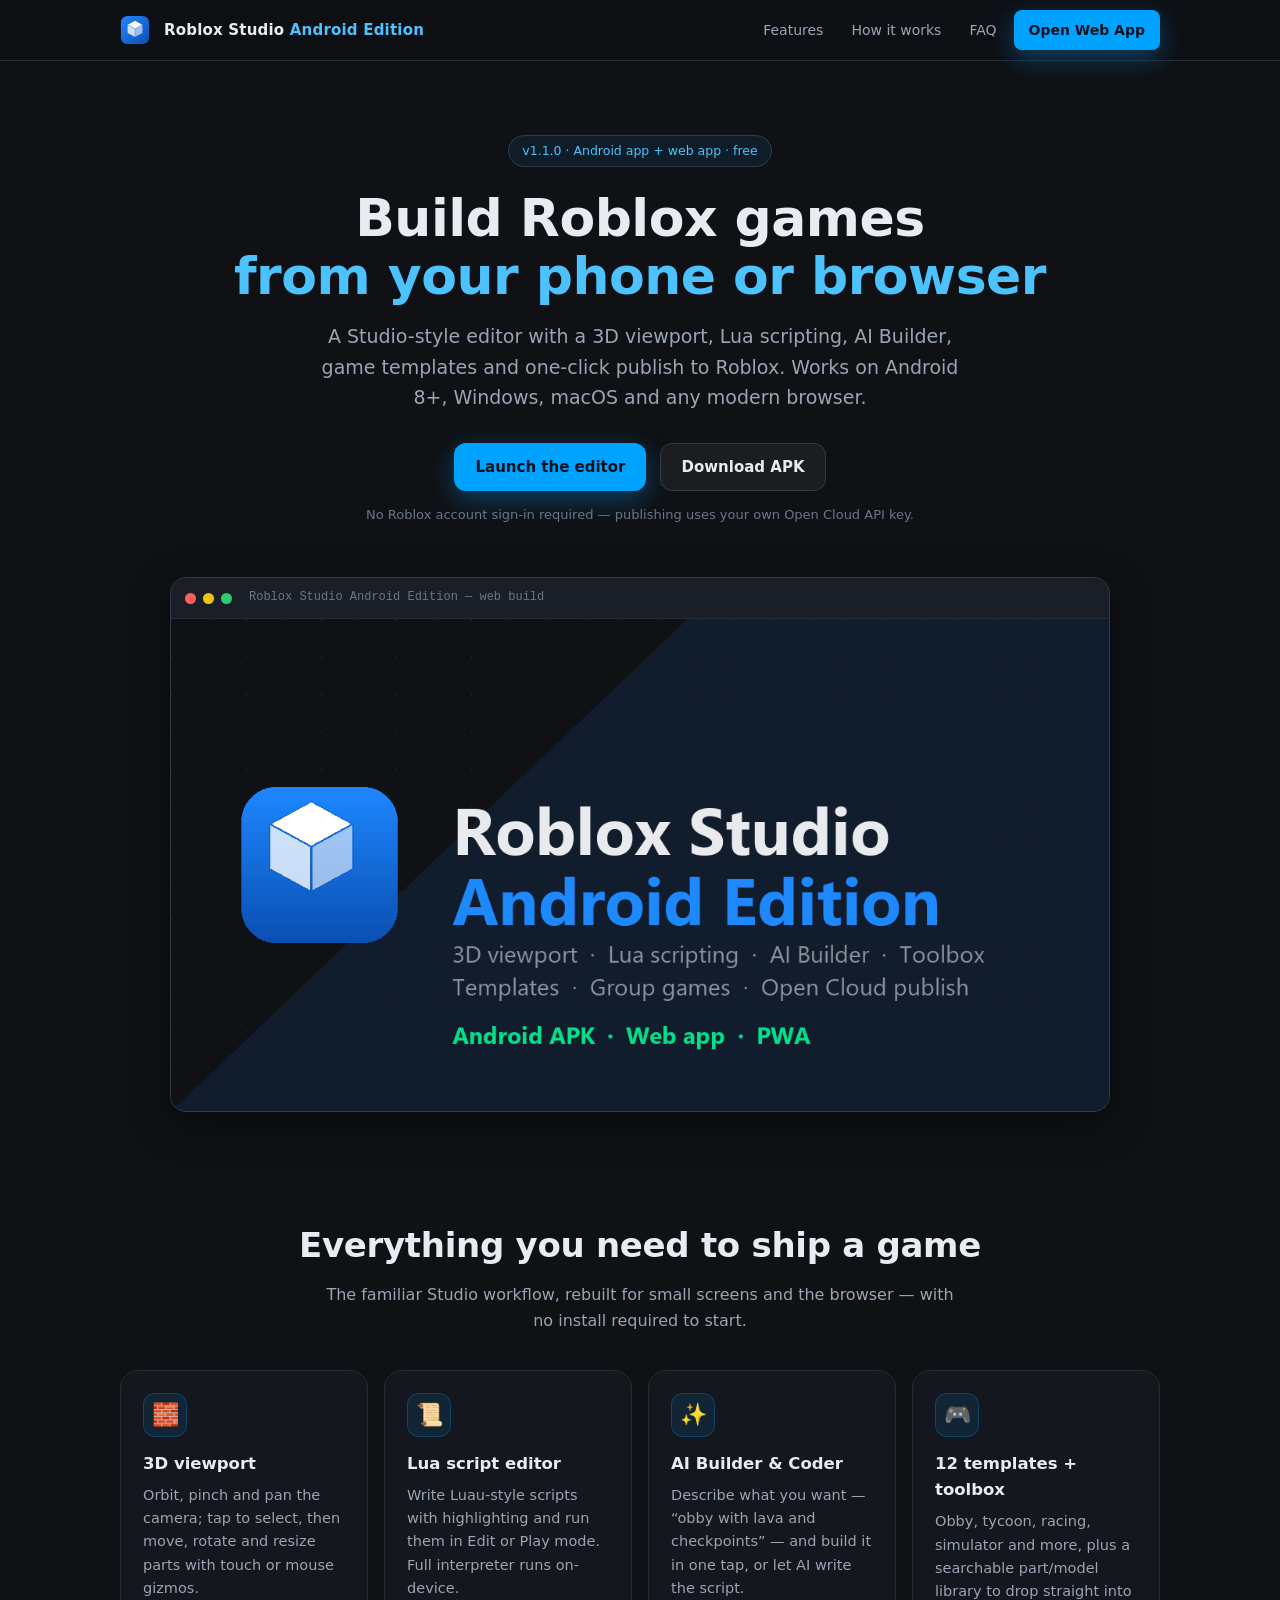
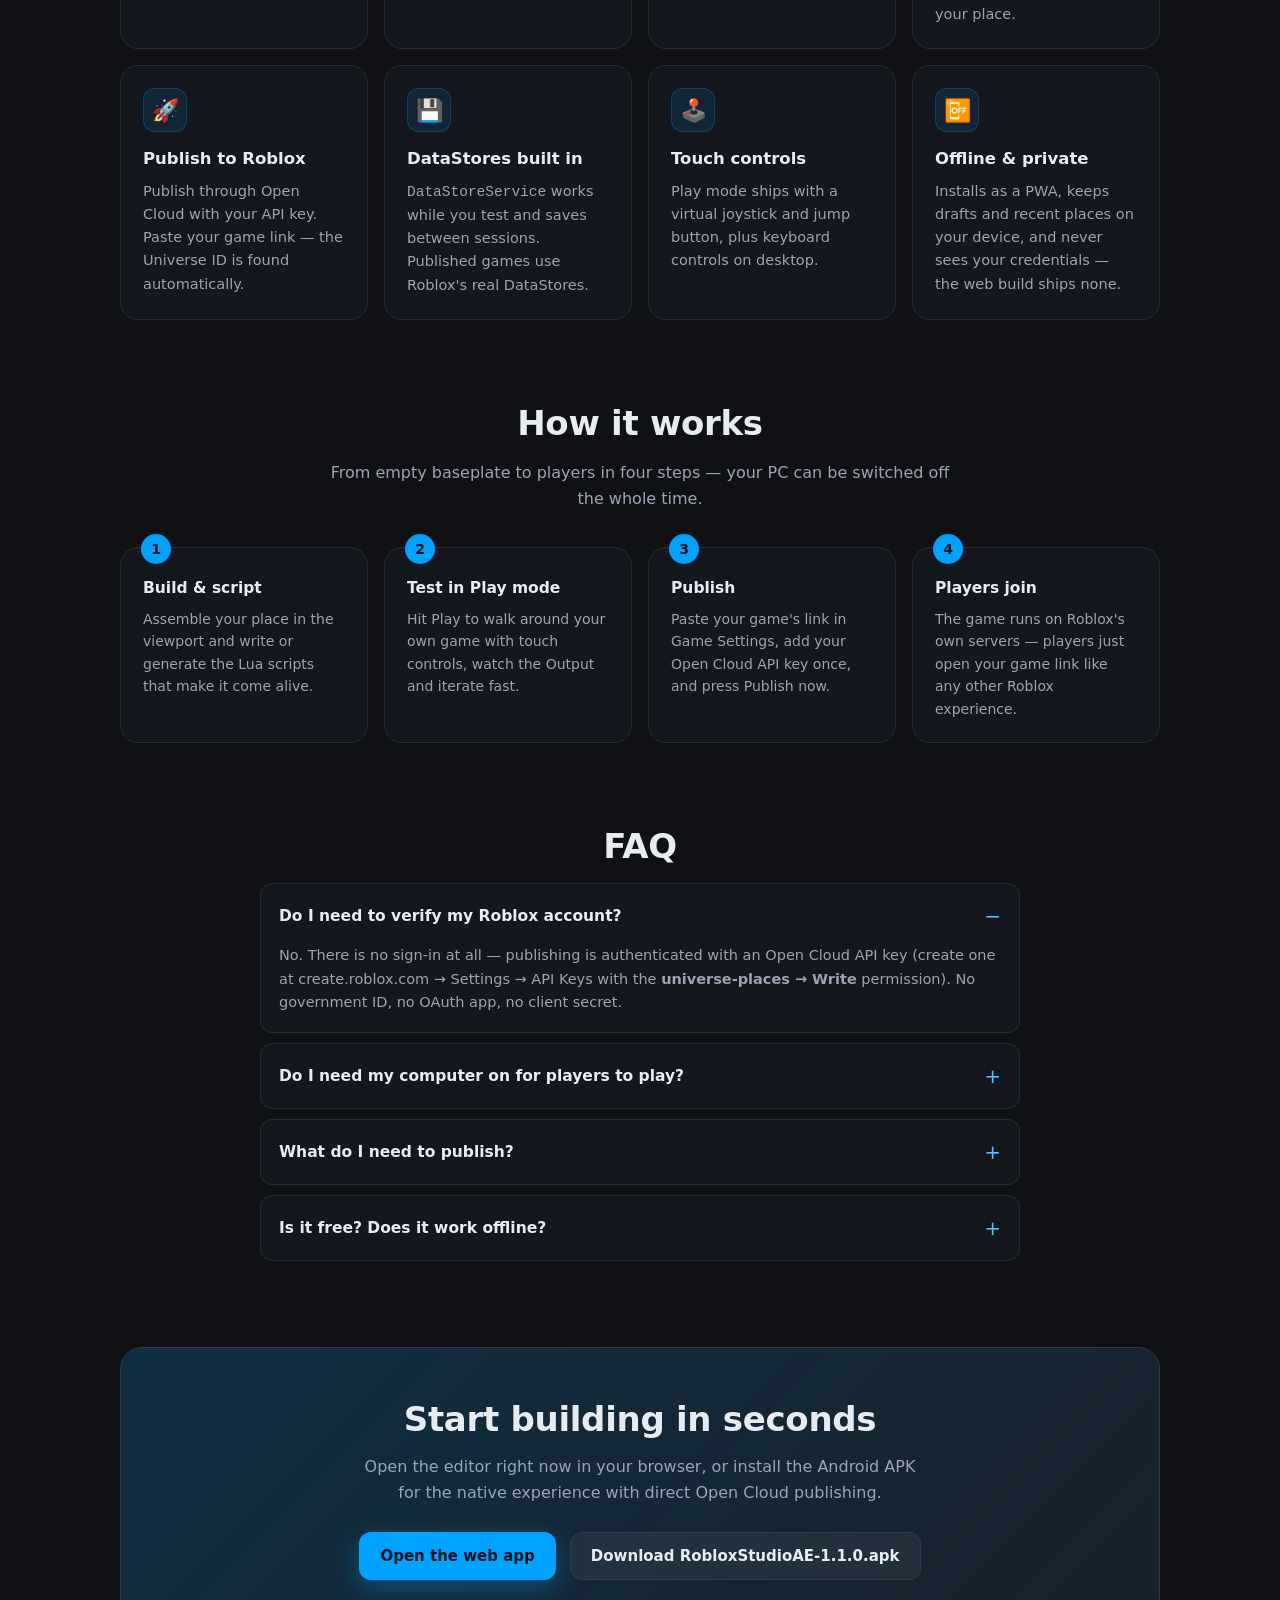
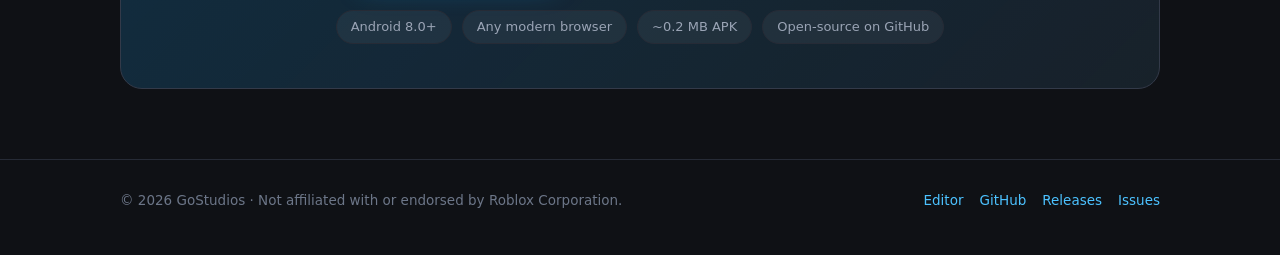
==== commit 71ca928a: "v1.1.0: bump version, update download links, add README" ====
--- a/docs/index.html
+++ b/docs/index.html
@@ -117,7 +117,7 @@
       <a href="#features">Features</a>
       <a href="#how">How it works</a>
       <a href="#faq">FAQ</a>
-      <a class="btn primary sm" href="app/">Open Web App</a>
+      <a class="btn primary sm" href="app/index.html">Open Web App</a>
     </nav>
   </div>
 </header>
@@ -125,12 +125,12 @@
 <main class="wrap">
 
   <div class="hero">
-    <div class="badge">v1.0.0 · Android app + web app · free</div>
+    <div class="badge">v1.1.0 · Android app + web app · free</div>
     <h1>Build Roblox games<br><em>from your phone or browser</em></h1>
     <p class="sub">A Studio-style editor with a 3D viewport, Lua scripting, AI Builder, game templates and one-click publish to Roblox. Works on Android 8+, Windows, macOS and any modern browser.</p>
     <div class="cta">
-      <a class="btn primary" href="app/">Launch the editor</a>
-      <a class="btn ghost" href="https://github.com/GoStudios-Real/Roblox-Studio-Android-Edition/releases/download/v1.0.0/RobloxStudioAE-1.0.0.apk">Download APK</a>
+      <a class="btn primary" href="app/index.html">Launch the editor</a>
+      <a class="btn ghost" href="https://github.com/GoStudios-Real/Roblox-Studio-Android-Edition/releases/download/v1.1.0/RobloxStudioAE-1.1.0.apk">Download APK</a>
     </div>
     <div class="cta-note">No Roblox account sign-in required — publishing uses your own Open Cloud API key.</div>
 
@@ -192,8 +192,8 @@
     <h2>Start building in seconds</h2>
     <p>Open the editor right now in your browser, or install the Android APK for the native experience with direct Open Cloud publishing.</p>
     <div class="cta">
-      <a class="btn primary" href="app/">Open the web app</a>
-      <a class="btn ghost" href="https://github.com/GoStudios-Real/Roblox-Studio-Android-Edition/releases/download/v1.0.0/RobloxStudioAE-1.0.0.apk">Download RobloxStudioAE-1.0.0.apk</a>
+      <a class="btn primary" href="app/index.html">Open the web app</a>
+      <a class="btn ghost" href="https://github.com/GoStudios-Real/Roblox-Studio-Android-Edition/releases/download/v1.1.0/RobloxStudioAE-1.1.0.apk">Download RobloxStudioAE-1.1.0.apk</a>
     </div>
     <div class="specs">
       <span class="spec">Android 8.0+</span>
@@ -209,7 +209,7 @@
   <div class="wrap foot">
     <div>© 2026 GoStudios · Not affiliated with or endorsed by Roblox Corporation.</div>
     <nav>
-      <a href="app/">Editor</a>
+      <a href="app/index.html">Editor</a>
       <a href="https://github.com/GoStudios-Real/Roblox-Studio-Android-Edition">GitHub</a>
       <a href="https://github.com/GoStudios-Real/Roblox-Studio-Android-Edition/releases">Releases</a>
       <a href="https://github.com/GoStudios-Real/Roblox-Studio-Android-Edition/issues">Issues</a>
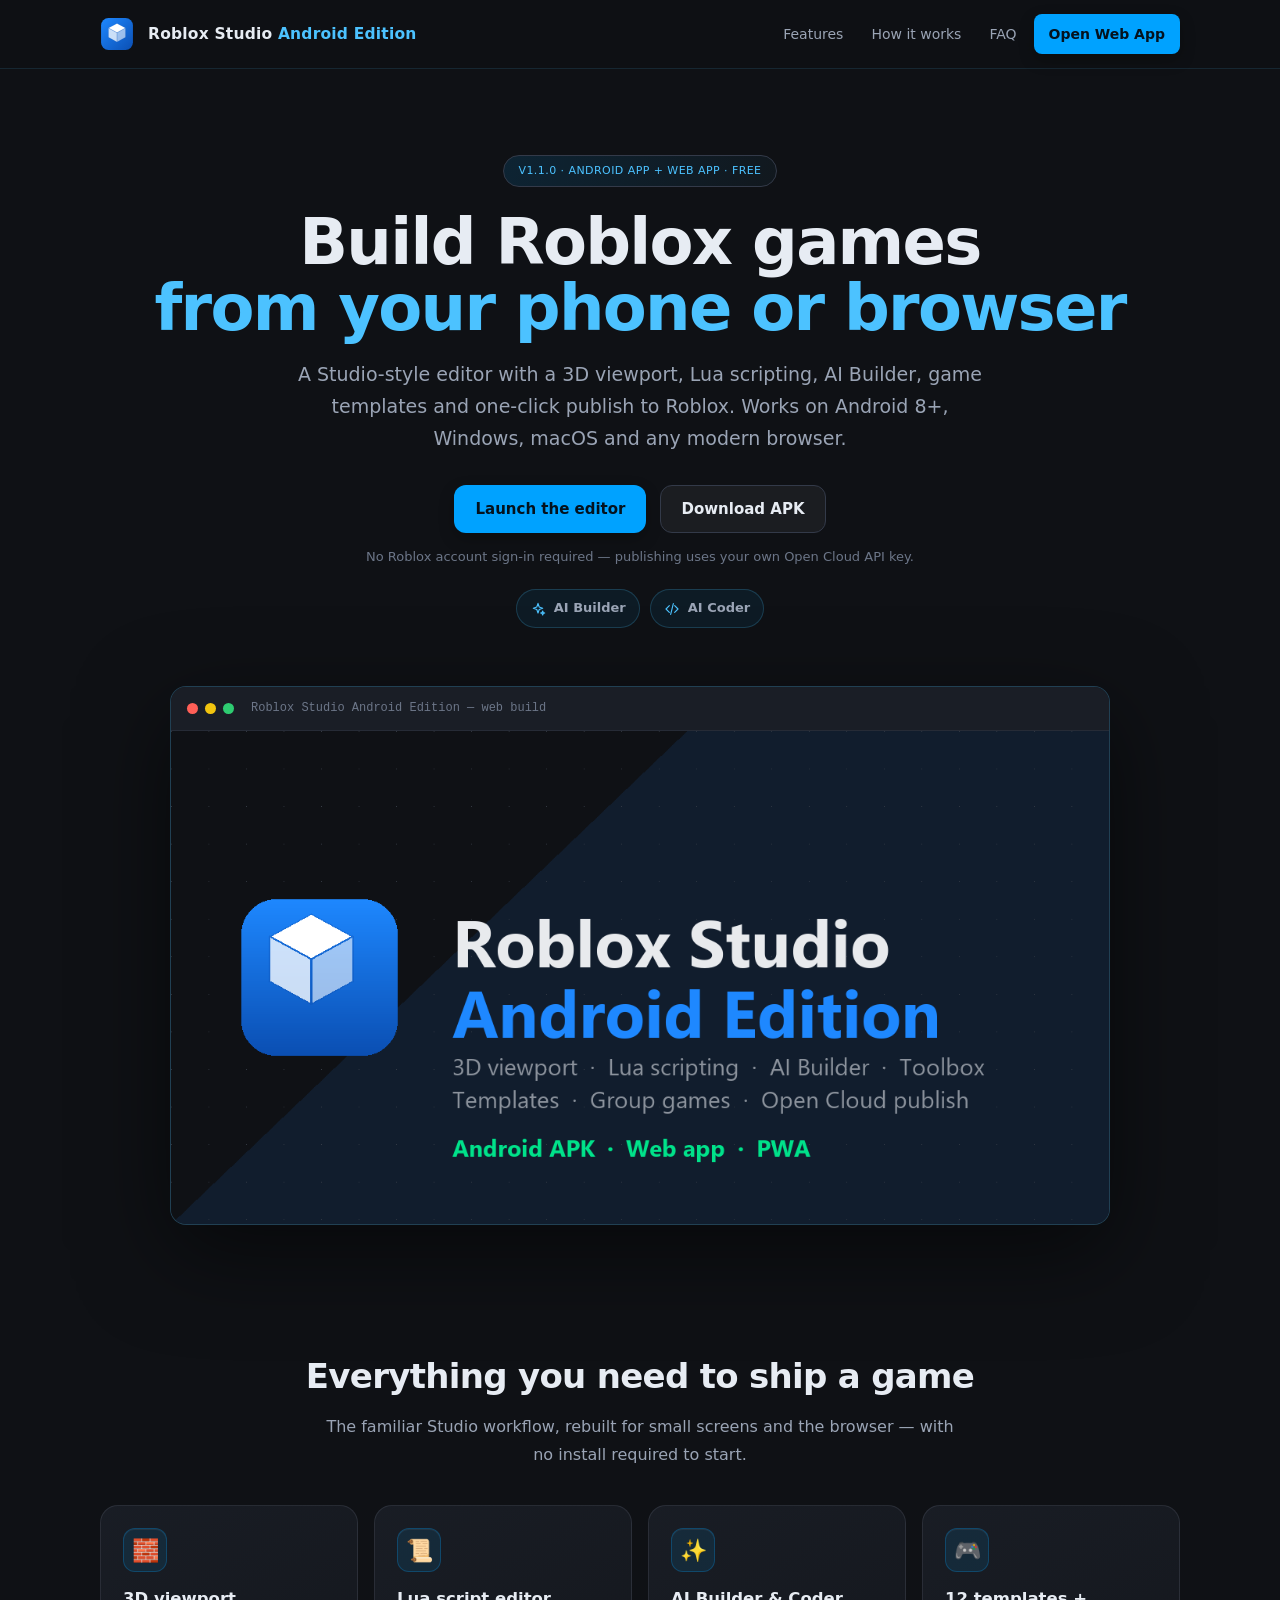
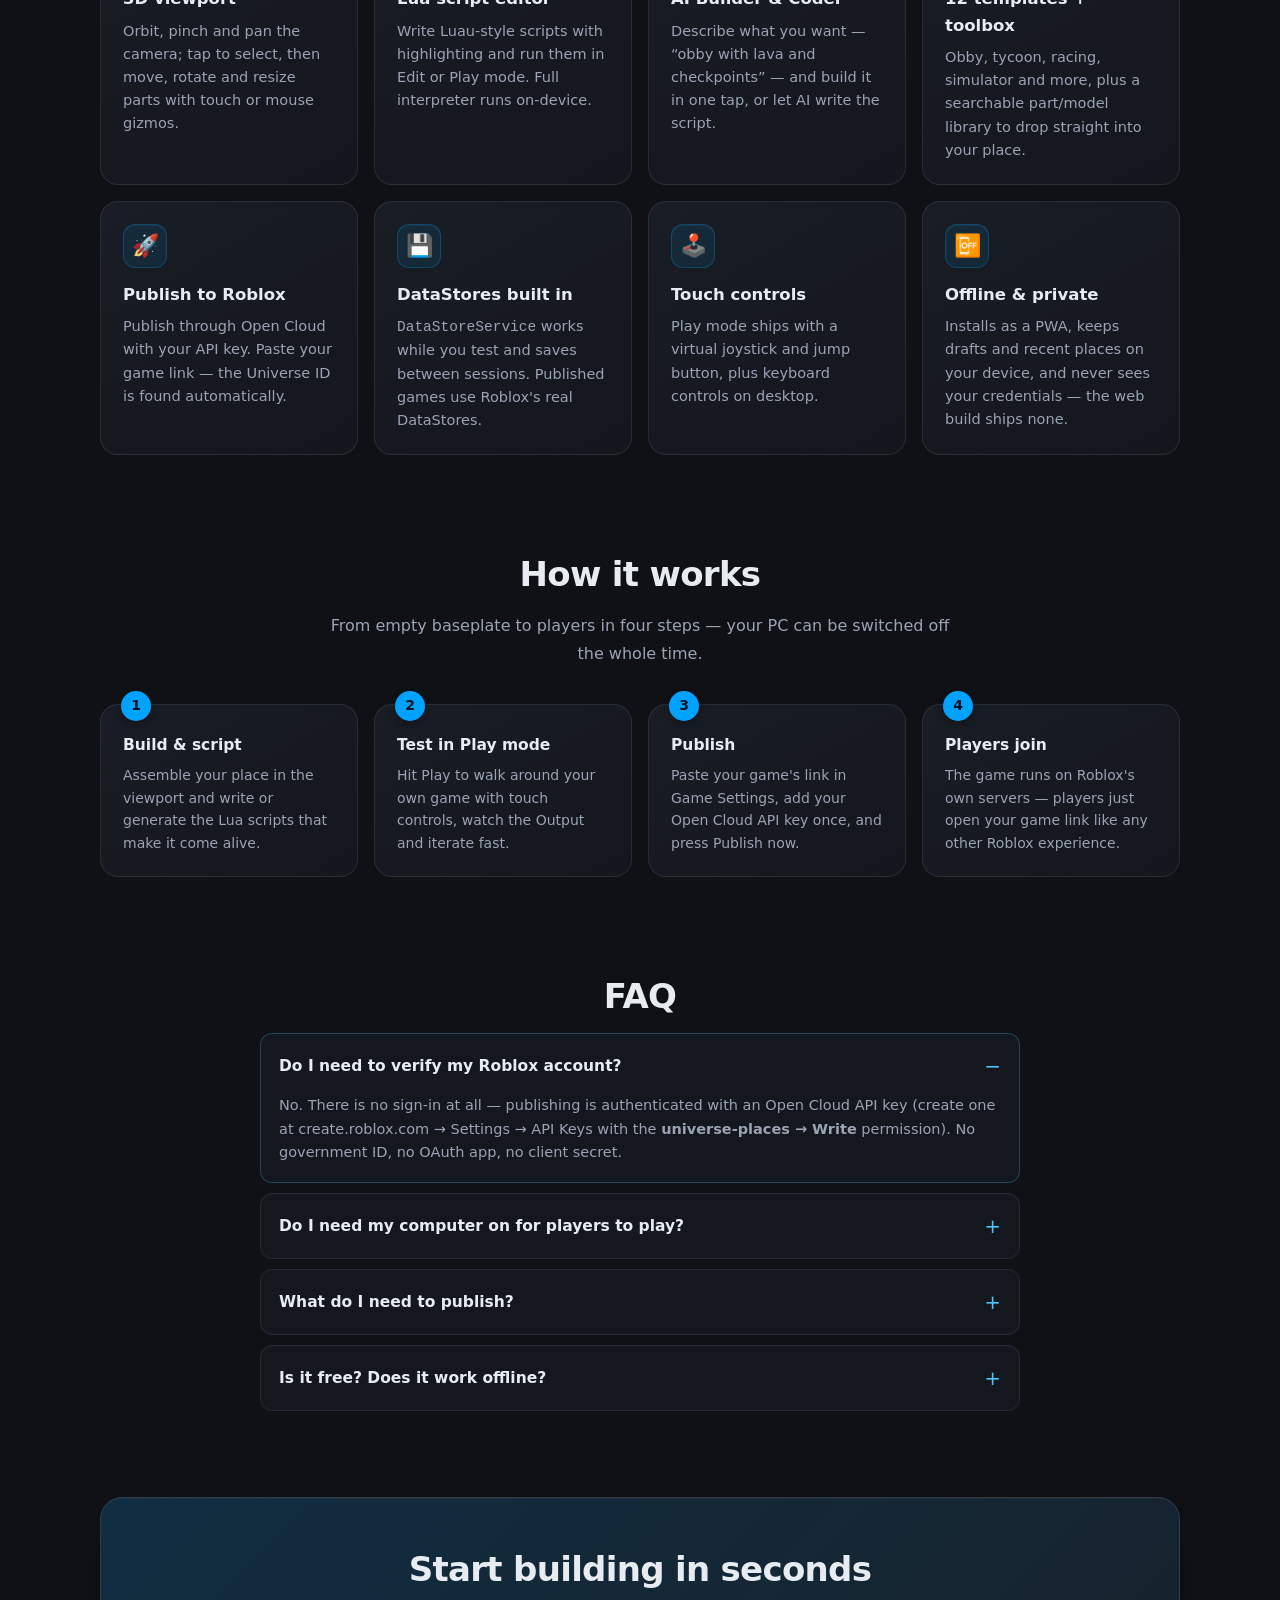
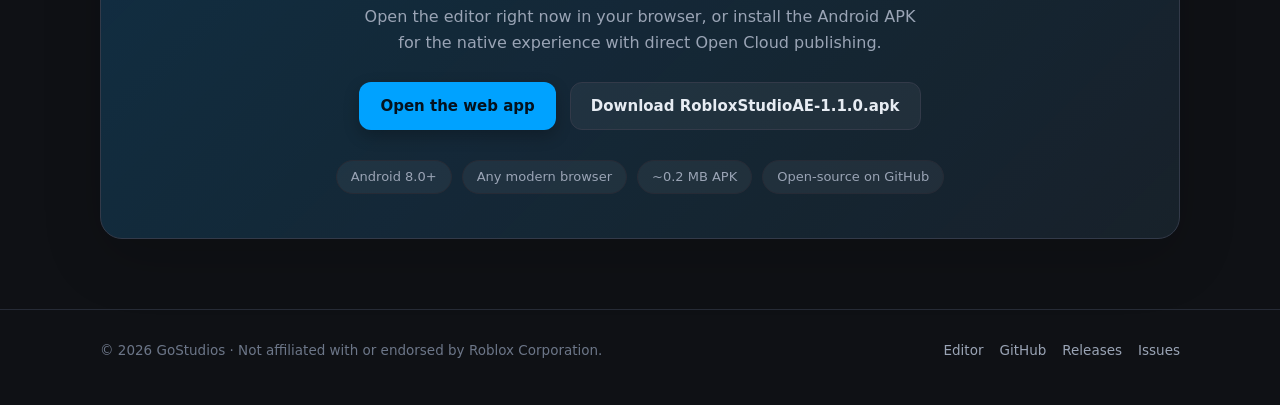
==== commit 487a278f: "Refresh Roblox Studio landing page Co-authored-by: Copilot App <223556219+Copilot@users.noreply.gith" ====
--- a/docs/index.html
+++ b/docs/index.html
@@ -105,6 +105,55 @@
 .foot{display:flex;gap:18px;flex-wrap:wrap;align-items:center;justify-content:space-between}
 .foot nav{display:flex;gap:16px;flex-wrap:wrap}
 @media (max-width:640px){.hd nav a:not(.btn){display:none}.hero{padding-top:52px}}
+
+/* Finish the existing Studio-inspired surface without changing its flows. */
+::selection{background:rgba(76,194,255,.28);color:var(--txt)}
+:focus-visible{outline:2px solid var(--accent2);outline-offset:3px}
+.wrap{max-width:1120px}
+header{background:rgba(15,17,21,.9);border-color:rgba(76,194,255,.13)}
+.hd{height:68px}
+.hd img{width:34px;height:34px}
+.hd b{font-size:15.5px}
+.hero{padding:86px 0 42px}
+.badge{padding:6px 14px;letter-spacing:.04em;text-transform:uppercase;font-size:11px;background:linear-gradient(115deg,rgba(0,162,255,.13),rgba(76,194,255,.04))}
+.hero h1{font-family:"Bahnschrift","Arial Narrow",system-ui,sans-serif;font-size:clamp(36px,6.2vw,64px);font-weight:760;letter-spacing:-1.7px;line-height:1.04}
+.hero h1 em{color:var(--accent2)}
+.hero p.sub{max-width:690px;line-height:1.7}
+.btn{transition:transform .18s ease,background-color .18s ease,border-color .18s ease,box-shadow .18s ease}
+.btn.primary{box-shadow:0 6px 16px rgba(0,0,0,.24)}
+.btn.primary:hover{box-shadow:0 8px 20px rgba(0,0,0,.3)}
+.btn.ghost:hover{border-color:rgba(76,194,255,.38)}
+.shot{margin-top:58px;border-color:rgba(76,194,255,.24);box-shadow:0 28px 90px rgba(0,0,0,.52)}
+.shot .bar{padding:12px 16px}
+.shot img{min-height:180px;object-fit:cover}
+section{padding-top:82px}
+h2{letter-spacing:-.7px}
+.lead{line-height:1.75}
+.card,.step{background:linear-gradient(150deg,rgba(26,30,38,.96),rgba(20,23,29,.96));border-color:rgba(154,164,181,.14);transition:transform .2s ease,border-color .2s ease,box-shadow .2s ease}
+.card:hover,.step:hover{transform:translateY(-3px);border-color:rgba(76,194,255,.35);box-shadow:0 16px 38px rgba(0,0,0,.22)}
+.card .ic{color:var(--accent2);box-shadow:inset 0 1px rgba(255,255,255,.06)}
+.step::before{box-shadow:0 3px 9px rgba(0,0,0,.28)}
+.faq details{transition:border-color .18s ease,background-color .18s ease}
+.faq details:hover,.faq details[open]{border-color:rgba(76,194,255,.27)}
+.band{box-shadow:inset 0 1px rgba(255,255,255,.04),0 20px 60px rgba(0,0,0,.16)}
+.foot nav a{color:var(--txt2)}
+.foot nav a:hover{color:var(--accent2)}
+.ai-tools{display:flex;justify-content:center;gap:10px;flex-wrap:wrap;margin:22px auto 0}
+.ai-tool{display:inline-flex;align-items:center;gap:8px;padding:8px 13px;border:1px solid rgba(76,194,255,.2);border-radius:999px;background:rgba(0,162,255,.07);color:var(--txt2);font-size:13px;font-weight:600}
+.ai-tool svg{width:16px;height:16px;color:var(--accent2);flex:none}
+@media (max-width:640px){
+  .hd{height:60px;gap:10px}
+  .hd b{font-size:13.5px}
+  .hero{padding-top:58px}
+  .hero h1{font-size:clamp(34px,10vw,48px);letter-spacing:-1.15px}
+  .hero p.sub{font-size:16px}
+  .shot{margin-top:38px;border-radius:12px}
+  section{padding-top:64px}
+  .band{padding:34px 20px}
+}
+@media (prefers-reduced-motion:reduce){
+  *,*::before,*::after{scroll-behavior:auto!important;transition:none!important;animation:none!important}
+}
 </style>
 </head>
 <body>
@@ -133,6 +182,10 @@
       <a class="btn ghost" href="https://github.com/GoStudios-Real/Roblox-Studio-Android-Edition/releases/download/v1.1.0/RobloxStudioAE-1.1.0.apk">Download APK</a>
     </div>
     <div class="cta-note">No Roblox account sign-in required — publishing uses your own Open Cloud API key.</div>
+    <div class="ai-tools" aria-label="AI creation tools">
+      <span class="ai-tool"><svg viewBox="0 0 24 24" fill="none" stroke="currentColor" stroke-width="1.7" stroke-linecap="round" stroke-linejoin="round" aria-hidden="true"><path d="M12 3.5 13.8 9l5.2 2-5.2 1.8-1.8 5.2-1.8-5.2L5 11l5.2-2L12 3.5Z"/><path d="m19 15 .8 2.2L22 18l-2.2.8L19 21l-.8-2.2L16 18l2.2-.8L19 15Z"/></svg>AI Builder</span>
+      <span class="ai-tool"><svg viewBox="0 0 24 24" fill="none" stroke="currentColor" stroke-width="1.7" stroke-linecap="round" stroke-linejoin="round" aria-hidden="true"><path d="m8 7-5 5 5 5M16 7l5 5-5 5M14 4l-4 16"/></svg>AI Coder</span>
+    </div>
 
     <div class="shot">
       <div class="bar"><i></i><i></i><i></i><span>Roblox Studio Android Edition — web build</span></div>
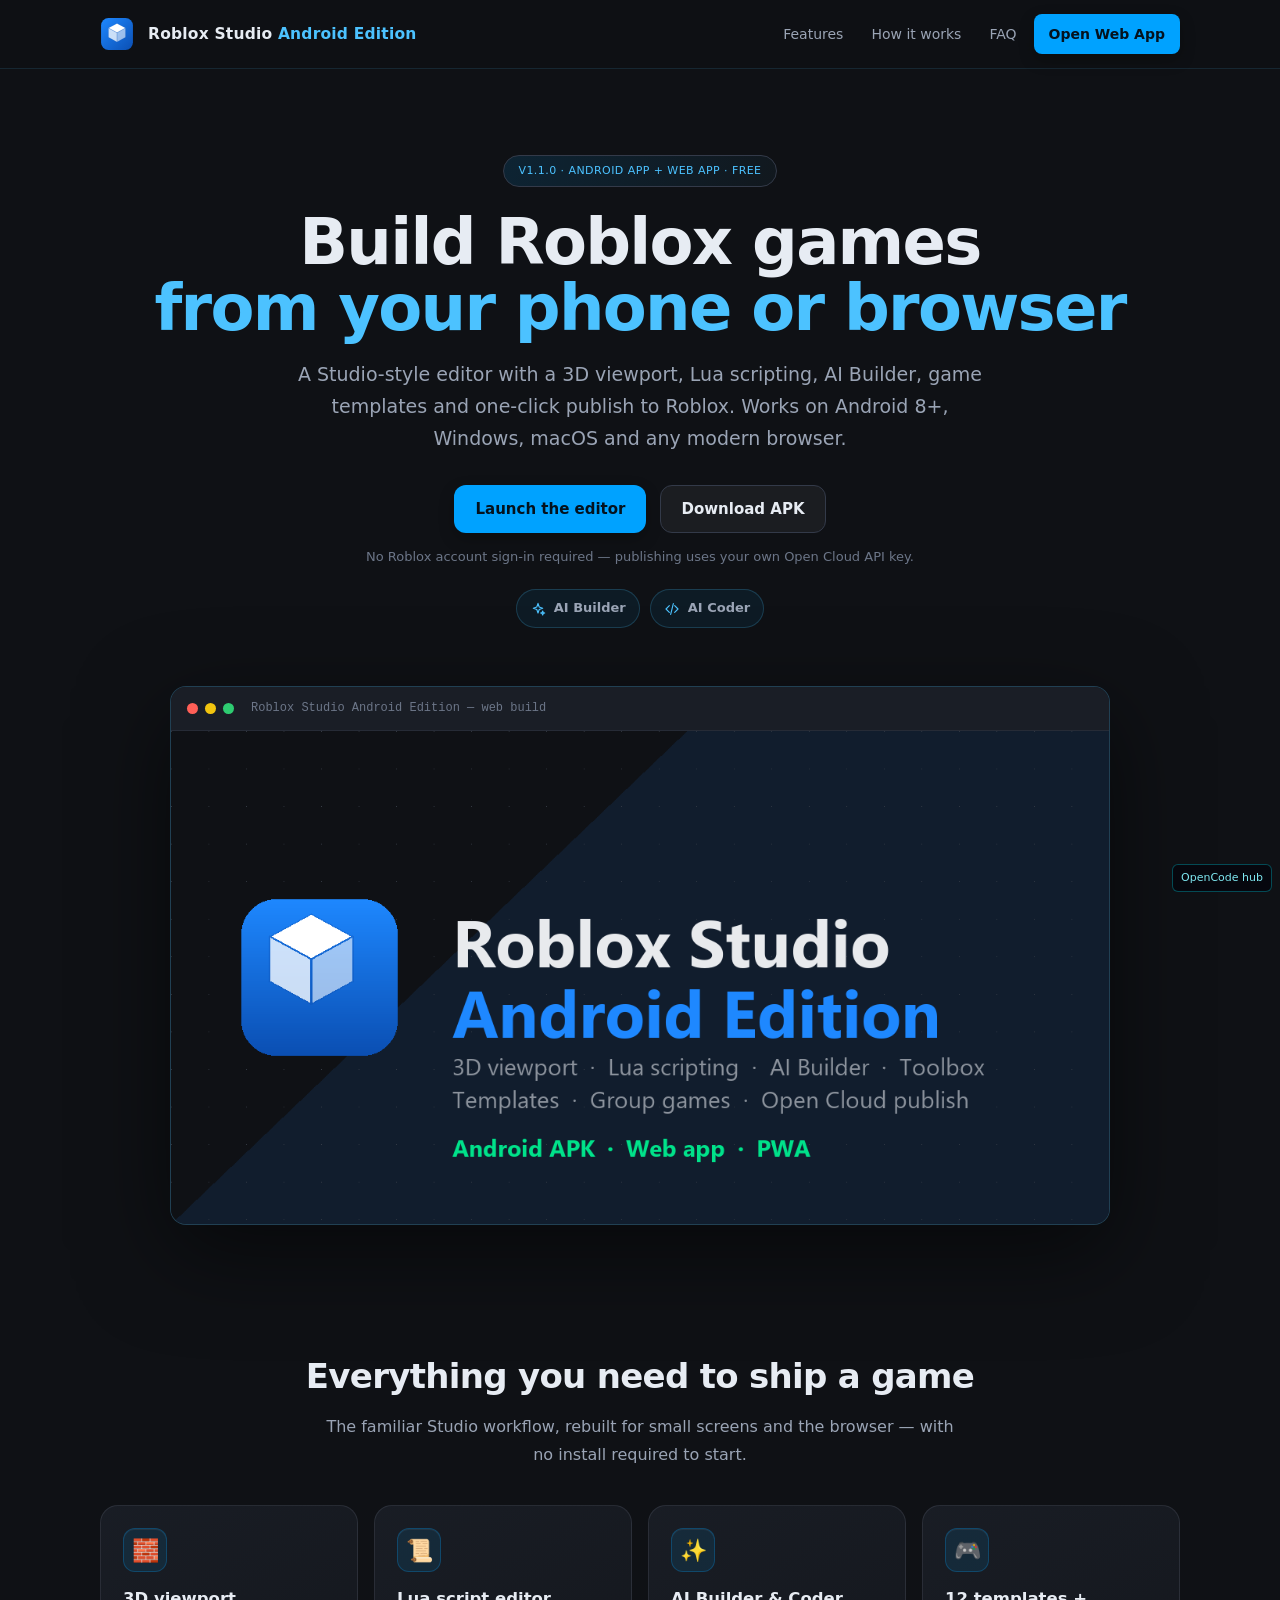
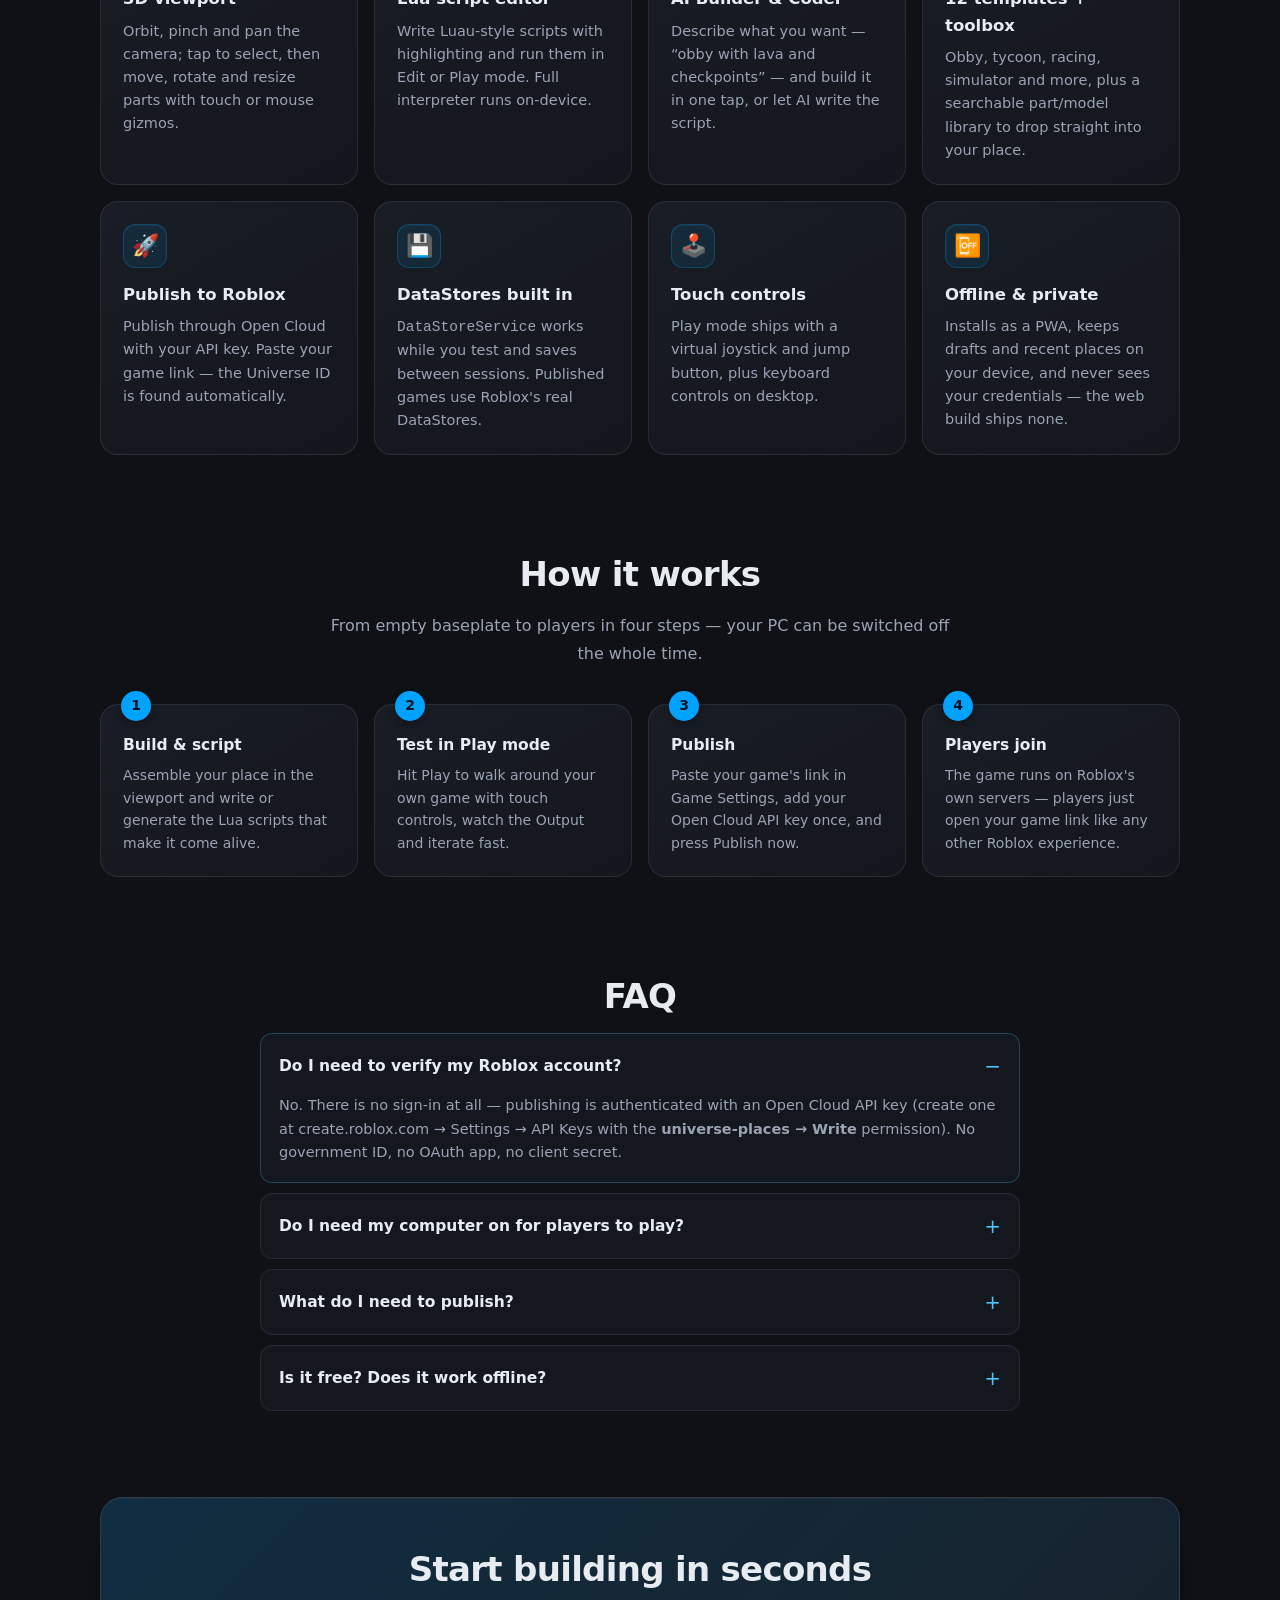
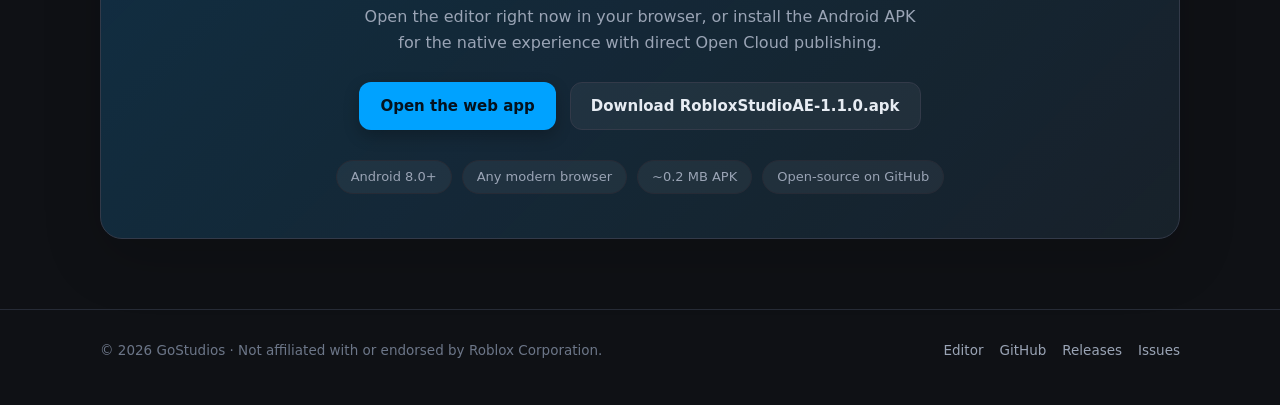
==== commit 8f1e1ab5: "Add OpenCode hub badge" ====
--- a/docs/index.html
+++ b/docs/index.html
@@ -270,5 +270,7 @@
   </div>
 </footer>
 
+
+<div style="position:fixed;bottom:8px;right:8px;z-index:9999;font-size:11px;background:rgba(5,7,13,.85);color:#7fe8f2;padding:4px 8px;border-radius:6px;border:1px solid rgba(0,201,219,.35);font-family:system-ui,sans-serif;"><a href="https://gostudios-real.github.io/" target="_blank" rel="noopener" style="color:#7fe8f2;text-decoration:none;">OpenCode hub</a></div>
 </body>
 </html>
